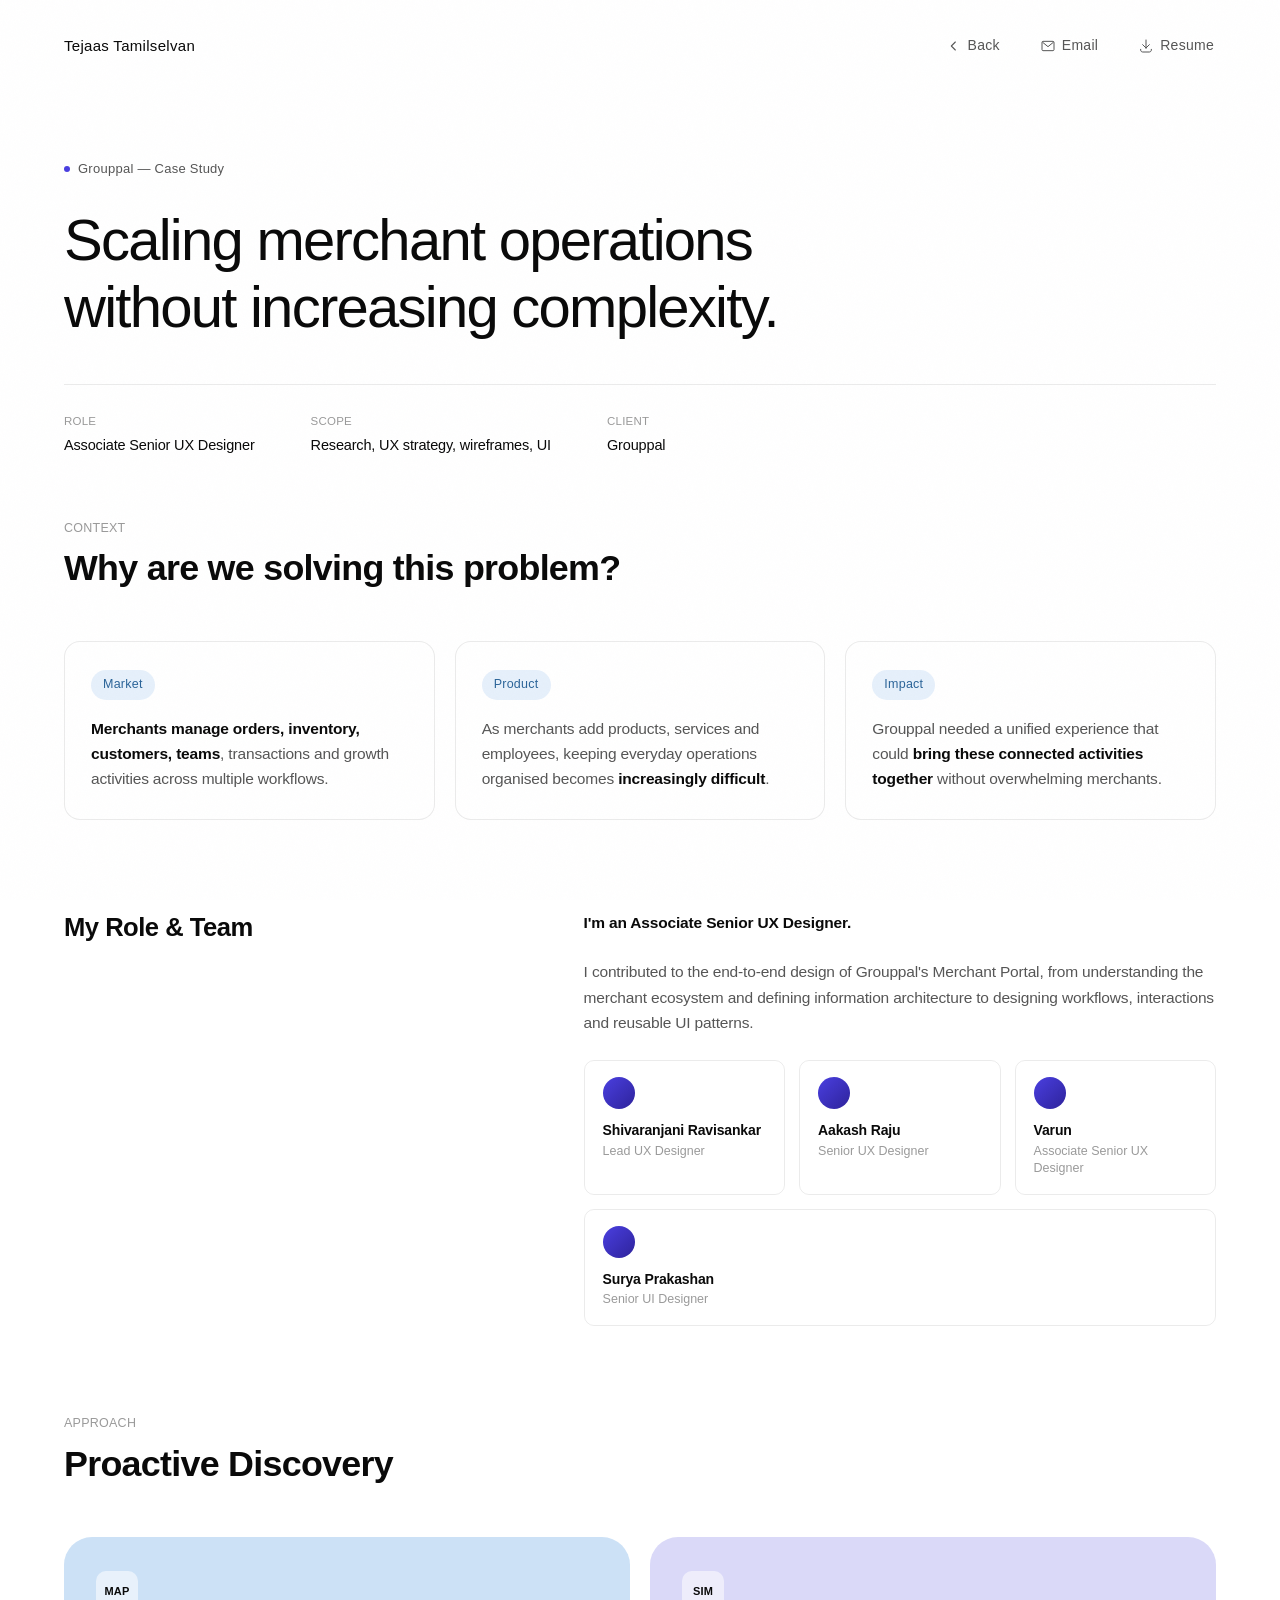
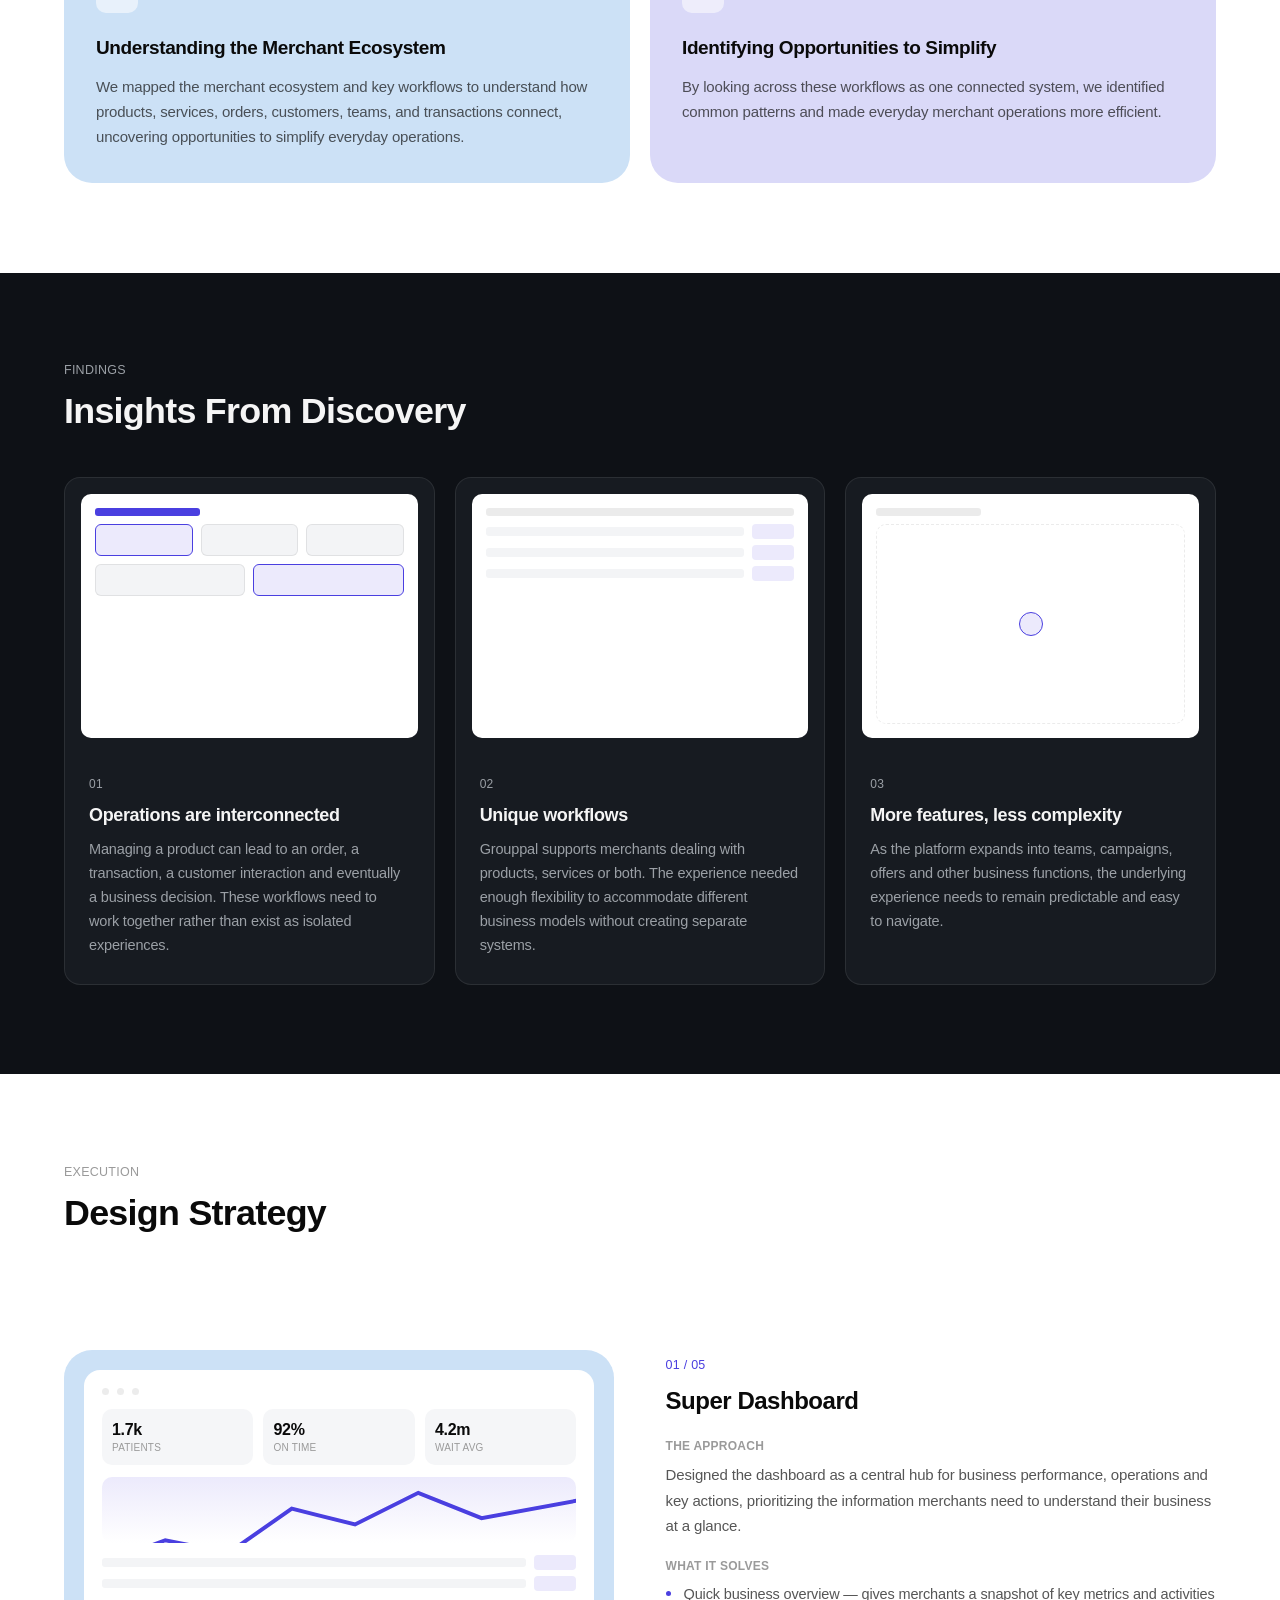
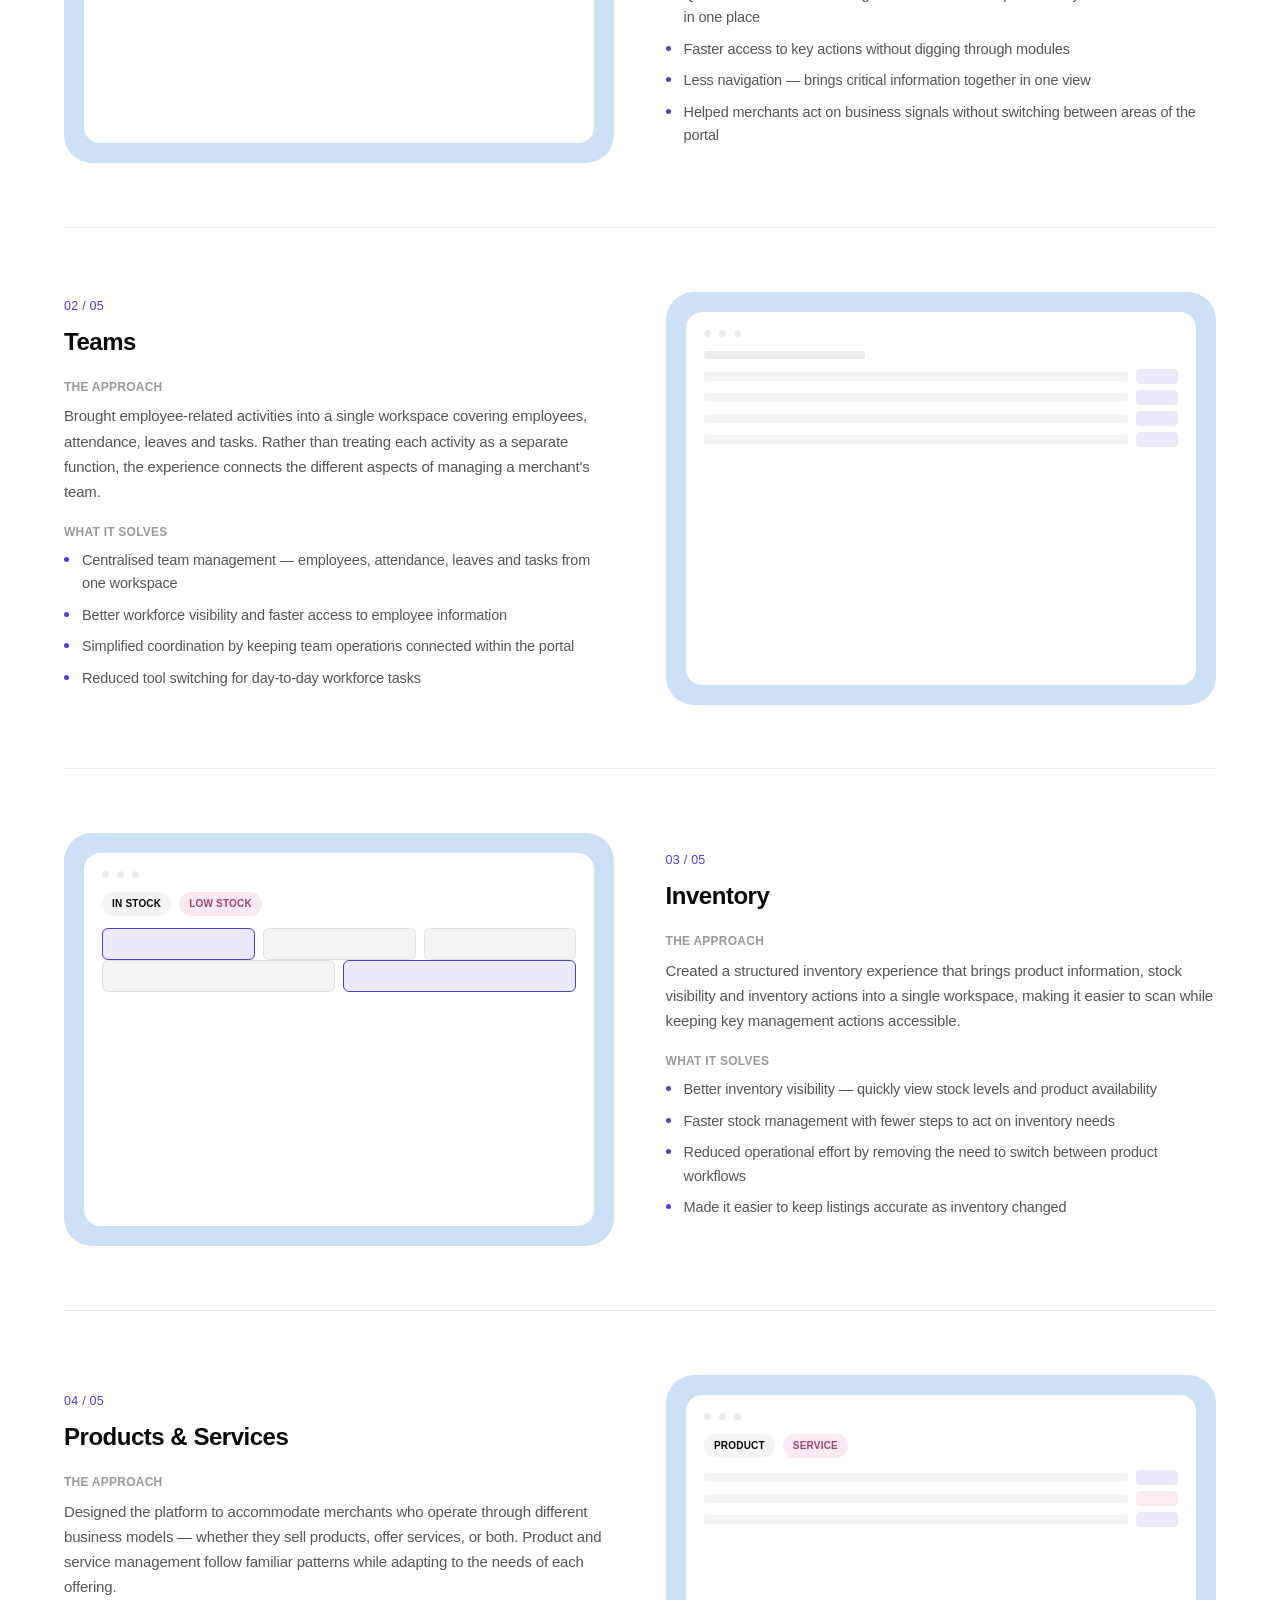
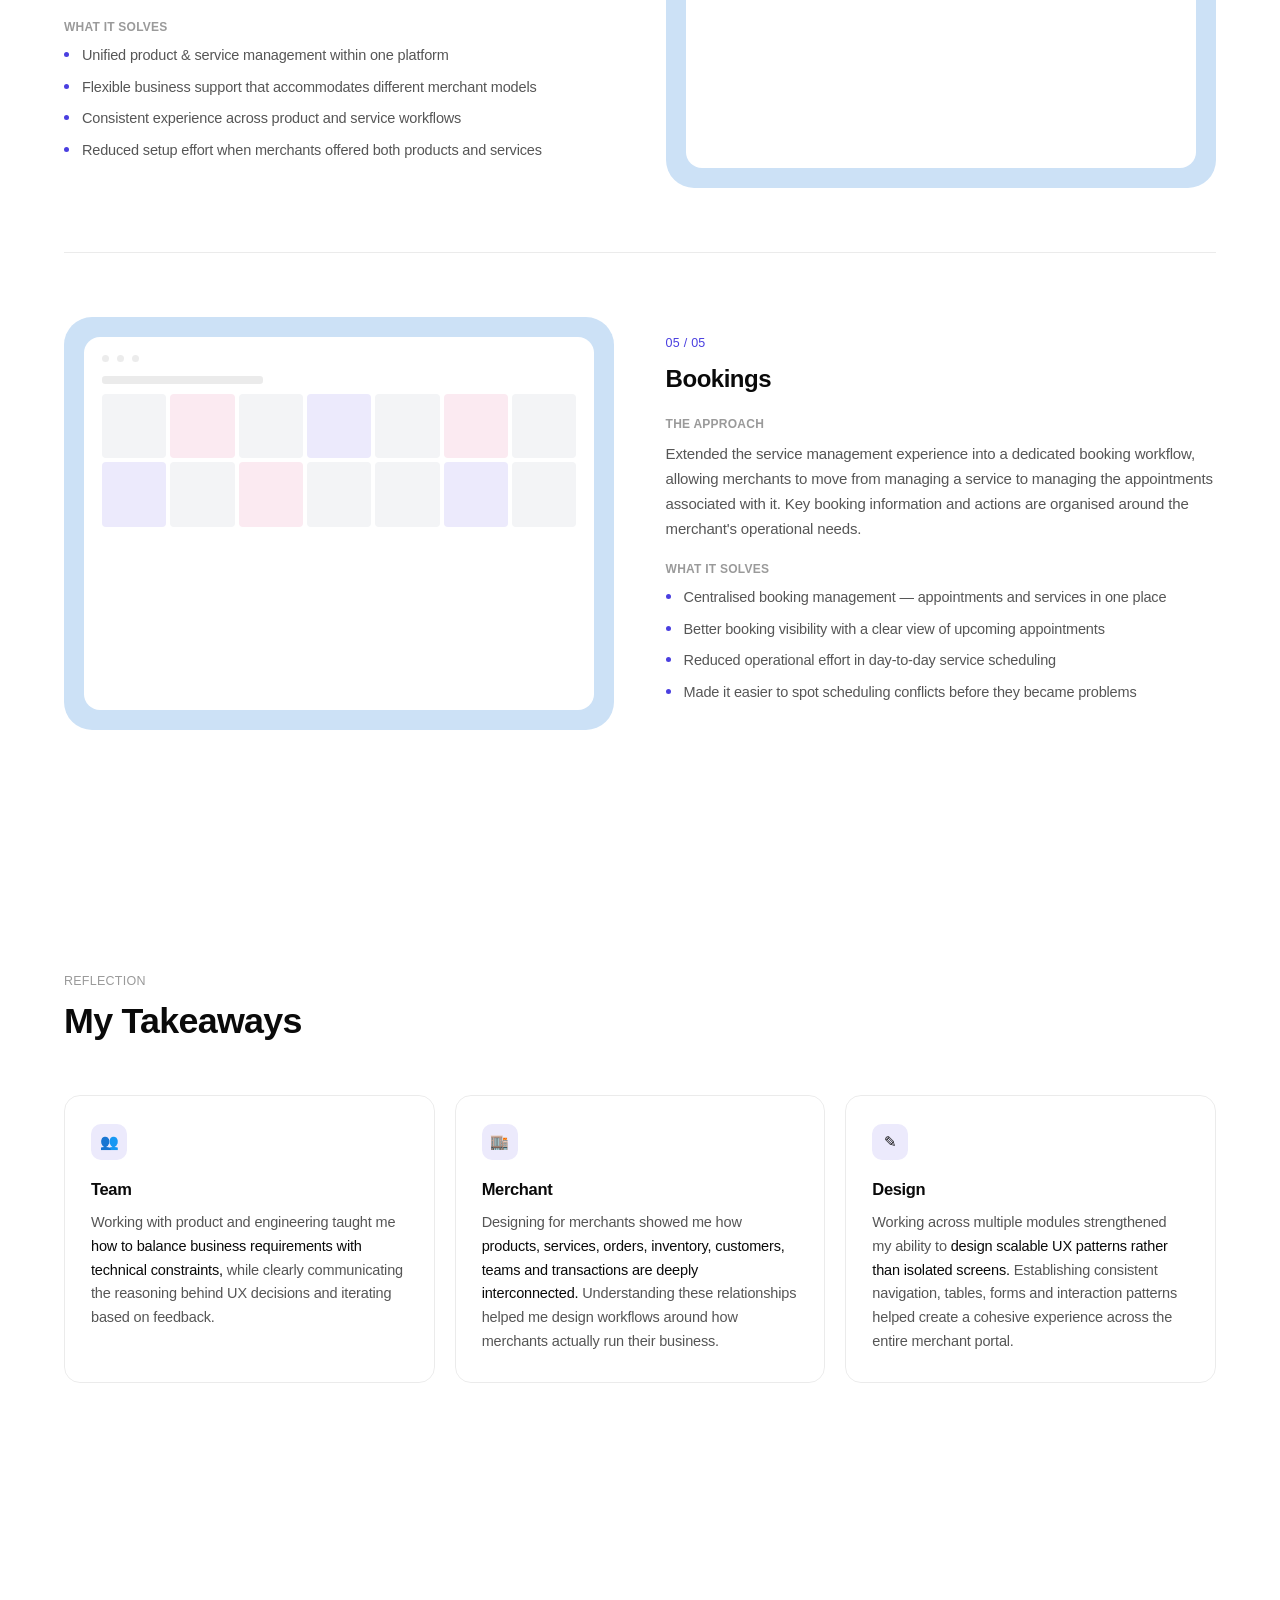
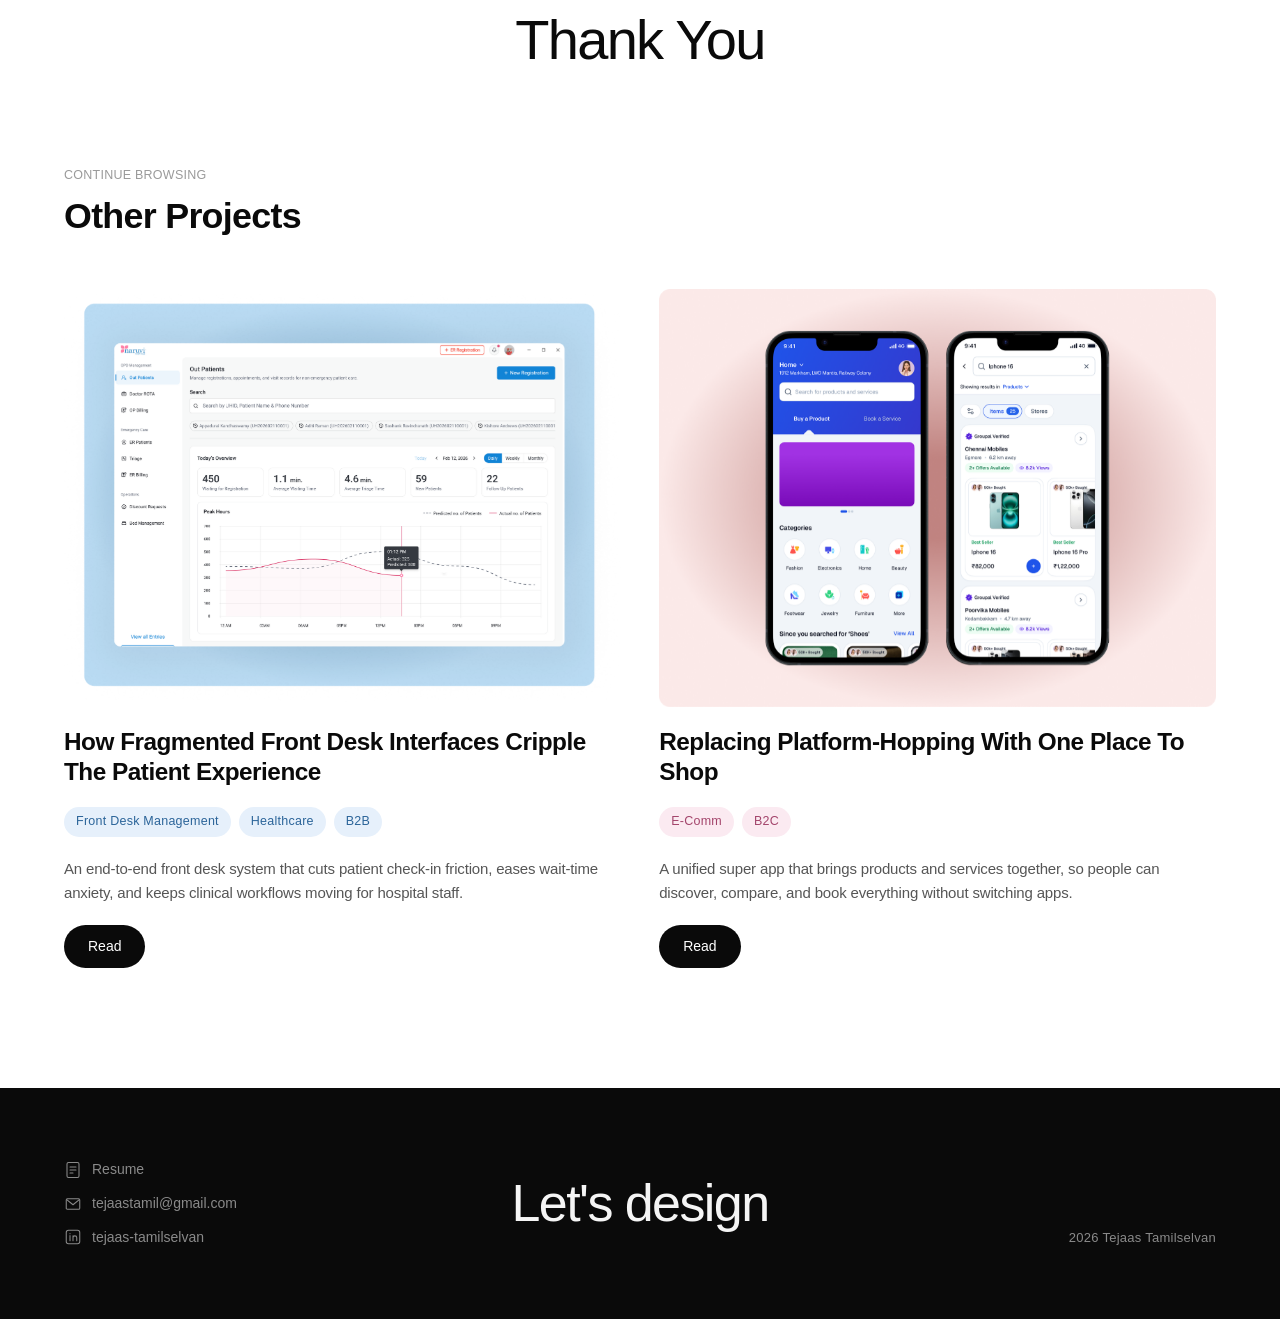
==== grouppal-case-study.html @ 11221b9b "naruvi case study done" ====
<!DOCTYPE html>
<html lang="en">
<head>
<meta charset="UTF-8" />
<meta name="viewport" content="width=device-width, initial-scale=1.0" />
<title>Grouppal Merchant Portal — Tejaas Tamilselvan</title>
<meta name="description" content="Case study: scaling merchant operations without increasing complexity — Grouppal, by Tejaas Tamilselvan." />

<link rel="preconnect" href="https://api.fontshare.com" />
<link href="https://api.fontshare.com/v2/css?f[]=switzer@400,500,600,700&display=swap" rel="stylesheet" />

<style>
/* ============================================================
   RESET (matches assets/reset.css)
   ============================================================ */
*, *::before, *::after{ box-sizing:border-box; }
*{ margin:0; padding:0; font:inherit; }
html{ -webkit-text-size-adjust:100%; text-size-adjust:100%; -moz-tab-size:4; tab-size:4; }
body{ min-height:100vh; line-height:1.5; -webkit-font-smoothing:antialiased; text-rendering:optimizeSpeed; }
img, picture, video, canvas, svg{ display:block; max-width:100%; }
iframe{ border:0; }
ul, ol{ list-style:none; }
a{ color:inherit; text-decoration:none; -webkit-tap-highlight-color:transparent; }
button, input, textarea, select{ background:none; border:none; color:inherit; }
button{ cursor:pointer; }
button:disabled, [aria-disabled='true']{ cursor:default; }
table{ border-collapse:collapse; border-spacing:0; }
h1,h2,h3,h4,h5,h6{ font-size:inherit; font-weight:inherit; }
p,h1,h2,h3,h4,h5,h6{ overflow-wrap:break-word; }
fieldset{ border:0; }
@media (prefers-reduced-motion: reduce){
  *, *::before, *::after{
    animation-duration:0.01ms !important; animation-iteration-count:1 !important;
    transition-duration:0.01ms !important; scroll-behavior:auto !important;
  }
}

/* ============================================================
   TOKENS (matches assets/styles.css :root exactly, extended
   with dark-section + strategy-panel tokens for this page only)
   ============================================================ */
:root{
  --ink:            #0A0A0A;
  --ink-soft:       #565656;
  --ink-faint:      #9A9A9A;
  --paper:          #FFFFFF;
  --line:           rgba(10,10,10,0.08);

  --accent:         #4A3FE0;
  --accent-ink:     #2E239B;
  --accent-tint:    #ECEAFC;
  --accent-shadow:  rgba(74,63,224,0.28);

  --blue-bg:        #CCE1F6;
  --blue-tag-bg:    #E6F0FB;
  --blue-tag-ink:   #2B6499;
  --blue-shadow:    rgba(62,124,184,0.26);

  --lavender-bg:    #DAD9F8;
  --lavender-tag-bg:var(--accent-tint);
  --lavender-tag-ink:var(--accent-ink);
  --lavender-shadow:var(--accent-shadow);

  --pink-bg:        #F6DCE7;
  --pink-tag-bg:    #FBEAF1;
  --pink-tag-ink:   #A3446B;
  --pink-shadow:    rgba(200,90,140,0.26);

  --footer-bg:      #0A0A0A;
  --footer-ink:     #F5F5F5;
  --footer-ink-dim: #8A8A8A;

  --track-hero:     -0.03em;
  --track-h2:       -0.02em;
  --track-body:     -0.011em;
  --track-label:    0.02em;

  --ease-out:       cubic-bezier(.16,1,.3,1);
  --ease-standard:  cubic-bezier(.4,0,.2,1);
  --dur-fast:       160ms;
  --dur-med:        420ms;
  --dur-slow:       720ms;

  --radius-lg:      28px;
  --radius-md:      16px;
  --radius-sm:      10px;
  --radius-pill:    999px;

  /* case-study-only extensions, same hue family as --blue-* */
  --deep-bg:        #0E1116;
  --deep-card:      #171B21;
  --deep-line:      rgba(245,245,245,0.09);
  --deep-ink-dim:   #9BA0A6;
}

html{ scroll-behavior:smooth; }
@media (prefers-reduced-motion: reduce){ html{ scroll-behavior:auto; } }

body{
  background:var(--paper);
  color:var(--ink);
  font-family:'Switzer', -apple-system, BlinkMacSystemFont, 'Segoe UI', sans-serif;
  font-weight:400;
  line-height:1.4;
  overflow-x:hidden;
}

.grain{
  position:fixed; inset:0; pointer-events:none; z-index:999;
  opacity:0.025; mix-blend-mode:multiply;
  background-image:url("data:image/svg+xml,%3Csvg xmlns='http://www.w3.org/2000/svg' width='120' height='120'%3E%3Cfilter id='n'%3E%3CfeTurbulence type='fractalNoise' baseFrequency='0.9' numOctaves='2' stitchTiles='stitch'/%3E%3C/filter%3E%3Crect width='100%25' height='100%25' filter='url(%23n)'/%3E%3C/svg%3E");
}

:focus-visible{ outline:2px solid var(--accent); outline-offset:3px; border-radius:4px; }

.reveal{
  opacity:0; transform:translateY(28px);
  transition:opacity var(--dur-slow) var(--ease-out), transform var(--dur-slow) var(--ease-out);
}
.reveal.is-visible{ opacity:1; transform:translateY(0); }
@media (prefers-reduced-motion: reduce){ .reveal{ opacity:1; transform:none; transition:none; } }

/* ============================================================
   NAV (matches .nav exactly, "Back" swapped in for "Work")
   ============================================================ */
.nav{
  display:flex; align-items:center; justify-content:space-between;
  padding:32px clamp(24px, 5vw, 72px) 0;
  max-width:1440px; margin:0 auto;
}
.nav__name{ font-weight:500; font-size:15px; letter-spacing:var(--track-label); }
.nav__links{ display:flex; align-items:center; gap:clamp(20px, 3vw, 36px); }
.nav__link{
  display:inline-flex; align-items:center; gap:6px;
  font-size:14px; font-weight:500; color:var(--ink-soft);
  letter-spacing:var(--track-label);
  transition:color var(--dur-fast) var(--ease-standard);
  padding:4px 2px; position:relative;
}
.nav__link::after{
  content:''; position:absolute; left:0; right:100%; bottom:-2px; height:1px;
  background:var(--ink); transition:right var(--dur-med) var(--ease-out);
}
@media (hover:hover) and (pointer:fine){
  .nav__link:hover{ color:var(--ink); }
  .nav__link:hover::after{ right:0; }
}
.nav__link:active{ transform:translateY(1px); }
.nav__link--icon svg{ flex-shrink:0; }

/* ============================================================
   HERO
   ============================================================ */
.hero{
  padding:clamp(48px, 8vw, 96px) clamp(24px, 5vw, 72px) clamp(40px, 6vw, 64px);
  max-width:1440px; margin:0 auto;
}
.hero__eyebrow{
  display:inline-flex; align-items:center; gap:8px;
  font-size:13px; font-weight:500; color:var(--ink-soft);
  letter-spacing:var(--track-label);
  margin-bottom:28px;
}
.hero__eyebrow .dot{ width:6px; height:6px; border-radius:50%; background:var(--accent); }
.hero__statement{
  font-size:clamp(30px, 4.6vw, 58px);
  font-weight:400; letter-spacing:var(--track-hero); line-height:1.16;
  width:88%; color:var(--ink); text-wrap:balance;
}
@media (max-width:900px){ .hero__statement{ width:100%; } }
.hero__statement .word{
  display:inline-block; opacity:0; filter:blur(6px); transform:translateY(14px);
  animation:revealWord var(--dur-slow) var(--ease-out) forwards;
}
@keyframes revealWord{ to{ opacity:1; filter:blur(0); transform:translateY(0); } }
@media (prefers-reduced-motion: reduce){
  .hero__statement .word{ animation:none; opacity:1; filter:none; transform:none; }
}
.hero__meta{
  display:flex; gap:clamp(28px,5vw,56px); flex-wrap:wrap;
  margin-top:44px; padding-top:28px; border-top:1px solid var(--line);
  opacity:0; animation:fadeUp var(--dur-slow) var(--ease-out) 900ms forwards;
}
@keyframes fadeUp{ from{opacity:0; transform:translateY(10px);} to{opacity:1; transform:translateY(0);} }
@media (prefers-reduced-motion: reduce){ .hero__meta{ animation:none; opacity:1; } }
.hero__meta-item .label{ font-size:11.5px; color:var(--ink-faint); letter-spacing:var(--track-label); text-transform:uppercase; margin-bottom:6px; }
.hero__meta-item .value{ font-size:14.5px; font-weight:500; letter-spacing:var(--track-body); }

/* ============================================================
   SECTION SHELL
   ============================================================ */
.section{
  padding:clamp(56px,7vw,96px) clamp(24px,5vw,72px);
  max-width:1440px; margin:0 auto;
}
.section--tight{ padding-top:0; }
.section__head{ margin-bottom:clamp(36px,4vw,52px); }
.section__label{ font-size:12.5px; font-weight:500; color:var(--ink-faint); letter-spacing:var(--track-label); text-transform:uppercase; margin-bottom:10px; }
.section__title{ font-size:clamp(24px,2.8vw,36px); font-weight:600; letter-spacing:var(--track-h2); line-height:1.2; max-width:640px; }

/* ============================================================
   CARD PRIMITIVE (echoes .tag / .project__body language)
   ============================================================ */
.card-grid{ display:grid; grid-template-columns:repeat(3,minmax(0,1fr)); gap:clamp(16px,2vw,20px); }
@media (max-width:860px){ .card-grid{ grid-template-columns:1fr; } }
.info-card{
  background:var(--paper); border:1px solid var(--line); border-radius:var(--radius-md);
  padding:28px 26px;
}
.info-card .tag{
  font-size:12.5px; font-weight:500; letter-spacing:var(--track-label);
  padding:6px 12px; border-radius:var(--radius-pill);
  background:var(--blue-tag-bg); color:var(--blue-tag-ink);
  display:inline-block; margin-bottom:16px;
}
.info-card p{ font-size:15.5px; line-height:1.62; letter-spacing:var(--track-body); color:var(--ink-soft); }
.info-card p b{ color:var(--ink); font-weight:600; }

/* ---- role & team ---- */
.role-grid{ display:grid; grid-template-columns:1fr 1.35fr; gap:clamp(32px,4vw,56px); align-items:start; }
@media (max-width:860px){ .role-grid{ grid-template-columns:1fr; } }
.role-grid h3{ font-size:clamp(20px,2vw,26px); font-weight:600; letter-spacing:var(--track-h2); }
.role-desc p{ font-size:15.5px; line-height:1.65; letter-spacing:var(--track-body); color:var(--ink-soft); margin-bottom:24px; }
.role-desc p b{ color:var(--ink); font-weight:600; }
.team-row{ display:flex; gap:14px; flex-wrap:wrap; }
.team-card{ flex:1; min-width:150px; border:1px solid var(--line); border-radius:var(--radius-sm); padding:16px 18px; }
.team-card .avatar{ width:32px; height:32px; border-radius:50%; margin-bottom:12px; background:linear-gradient(135deg, var(--accent), var(--accent-ink)); }
.team-card .name{ font-size:14px; font-weight:600; letter-spacing:var(--track-body); margin-bottom:2px; }
.team-card .role{ font-size:12.5px; color:var(--ink-faint); }

/* ---- discovery ---- */
.discovery-grid{ display:grid; grid-template-columns:1fr 1fr; gap:20px; }
@media (max-width:860px){ .discovery-grid{ grid-template-columns:1fr; } }
.discovery-card{ border-radius:var(--radius-lg); padding:34px 32px; background:var(--blue-bg); }
.discovery-card.alt{ background:var(--lavender-bg); }
.discovery-card .icon{
  width:42px; height:42px; border-radius:var(--radius-sm); background:rgba(255,255,255,0.55);
  display:flex; align-items:center; justify-content:center; margin-bottom:22px;
  font-size:11px; font-weight:600; letter-spacing:var(--track-label); color:var(--ink);
}
.discovery-card h4{ font-size:19px; font-weight:600; letter-spacing:var(--track-h2); margin-bottom:12px; }
.discovery-card p{ font-size:15px; line-height:1.68; letter-spacing:var(--track-body); color:rgba(10,10,10,0.68); }

/* ============================================================
   INSIGHTS — DARK
   ============================================================ */
.insights{
  background:var(--deep-bg); color:var(--footer-ink);
  padding:clamp(56px,7vw,96px) clamp(24px,5vw,72px);
}
.insights .section__label{ color:var(--deep-ink-dim); }
.insights .section__title{ color:var(--footer-ink); max-width:640px; }
.insights-grid{ display:grid; grid-template-columns:repeat(3,minmax(0,1fr)); gap:20px; margin-top:44px; }
@media (max-width:900px){ .insights-grid{ grid-template-columns:1fr; } }
.insight-card{ background:var(--deep-card); border:1px solid var(--deep-line); border-radius:var(--radius-md); overflow:hidden; }
.insight-mock{ aspect-ratio:4/3; padding:16px; }
.insight-mock-inner{ height:100%; background:var(--paper); border-radius:var(--radius-sm); padding:14px; display:flex; flex-direction:column; gap:8px; }
.mock-bar{ height:8px; border-radius:3px; background:var(--line); }
.mock-bar.blue{ background:var(--accent); width:55%; }
.mock-bar.short{ width:34%; }
.mock-row{ display:flex; gap:8px; }
.mock-chip{ flex:1; height:32px; border-radius:6px; background:#F3F4F6; border:1px solid var(--line); }
.mock-chip.on{ background:var(--accent-tint); border-color:var(--accent); }
.table-mini{ display:flex; flex-direction:column; gap:6px; }
.table-mini .r{ display:flex; gap:8px; align-items:center; }
.table-mini .r span{ height:9px; background:#F3F4F6; border-radius:3px; flex:1; }
.table-mini .r .stat{ width:42px; height:15px; border-radius:4px; background:var(--accent-tint); flex:none; }
.insight-body{ padding:22px 24px 26px; }
.insight-body .idx{ font-size:12px; font-weight:500; color:var(--deep-ink-dim); letter-spacing:var(--track-label); display:block; margin-bottom:10px; }
.insight-body h4{ font-size:18px; font-weight:600; letter-spacing:var(--track-h2); margin-bottom:10px; }
.insight-body p{ font-size:14.5px; line-height:1.65; letter-spacing:var(--track-body); color:var(--deep-ink-dim); }

/* ============================================================
   DESIGN STRATEGY
   ============================================================ */
.strategy-item{
  display:grid; grid-template-columns:1fr 1fr; gap:clamp(32px,4vw,56px); align-items:center;
  padding:clamp(40px,5vw,64px) 0; border-bottom:1px solid var(--line);
}
.strategy-item:last-child{ border-bottom:none; }
.strategy-item.rev .mock-frame{ order:2; }
.strategy-item.rev .strategy-text{ order:1; }
@media (max-width:860px){
  .strategy-item{ grid-template-columns:1fr; }
  .strategy-item.rev .mock-frame, .strategy-item.rev .strategy-text{ order:initial; }
}
.mock-frame{
  aspect-ratio:4/3; display:flex; align-items:center; justify-content:center;
  background:var(--blue-bg); border-radius:var(--radius-lg); padding:20px;
  will-change:transform; transition:transform var(--dur-med) var(--ease-out);
}
.mock-frame-inner{ background:var(--paper); border-radius:var(--radius-md); padding:18px; width:100%; height:100%; }
@media (hover:hover) and (pointer:fine){ .mock-frame:hover{ transform:scale(1.012); } }
.mock-topbar{ display:flex; gap:8px; margin-bottom:14px; }
.mock-dot{ width:7px; height:7px; border-radius:50%; background:var(--line); }
.strategy-text .idx{
  font-size:12.5px; font-weight:500; letter-spacing:var(--track-label);
  color:var(--accent); display:block; margin-bottom:10px;
}
.strategy-text h3{ font-size:clamp(20px,2vw,24px); font-weight:600; letter-spacing:var(--track-h2); margin-bottom:16px; }
.strategy-text h5{ font-size:12px; font-weight:600; letter-spacing:var(--track-label); text-transform:uppercase; color:var(--ink-faint); margin:20px 0 8px; }
.strategy-text p{ font-size:15px; line-height:1.68; letter-spacing:var(--track-body); color:var(--ink-soft); }
.solve-list li{
  font-size:14.5px; line-height:1.62; letter-spacing:var(--track-body); color:var(--ink-soft);
  padding-left:18px; position:relative; margin-bottom:8px;
}
.solve-list li::before{ content:''; position:absolute; left:0; top:8px; width:5px; height:5px; border-radius:50%; background:var(--accent); }

.kpi-row{ display:flex; gap:10px; margin-bottom:12px; }
.kpi{ flex:1; background:#F5F6F8; border-radius:var(--radius-sm); padding:10px; }
.kpi .n{ font-size:16px; font-weight:600; letter-spacing:var(--track-h2); }
.kpi .l{ font-size:10px; color:var(--ink-faint); text-transform:uppercase; letter-spacing:var(--track-label); }
.chart-line{ height:66px; border-radius:var(--radius-sm); background:linear-gradient(180deg, var(--accent-tint), transparent); position:relative; overflow:hidden; margin-bottom:12px; }
.chart-line svg{ position:absolute; inset:0; }
.calendar-grid{ display:grid; grid-template-columns:repeat(7,1fr); gap:4px; }
.calendar-grid div{ aspect-ratio:1; background:#F3F4F6; border-radius:4px; }
.calendar-grid div.busy{ background:var(--pink-tag-bg); }
.calendar-grid div.free{ background:var(--accent-tint); }
.form-mini{ display:flex; flex-direction:column; gap:10px; }
.form-field{ height:30px; border:1px solid var(--line); border-radius:6px; background:var(--paper); }
.form-field.filled{ background:var(--pink-tag-bg); border-color:var(--pink-tag-ink); }
.badge-row{ display:flex; gap:8px; margin-bottom:12px; }
.badge{ font-size:10px; font-weight:600; letter-spacing:var(--track-label); padding:5px 10px; border-radius:var(--radius-pill); background:#F3F4F6; }
.badge.urgent{ background:var(--pink-tag-bg); color:var(--pink-tag-ink); }
.triage-scale{ display:flex; gap:6px; margin-bottom:14px; }
.triage-scale div{ flex:1; height:7px; border-radius:4px; }
.bed-grid{ display:grid; grid-template-columns:repeat(8,1fr); gap:5px; }
.bed-grid div{ aspect-ratio:1; border-radius:4px; background:#F3F4F6; }
.bed-grid div.occ{ background:var(--pink-tag-ink); }
.bed-grid div.avail{ background:var(--accent); }

/* ============================================================
   TAKEAWAYS
   ============================================================ */
.takeaway-grid{ display:grid; grid-template-columns:repeat(3,minmax(0,1fr)); gap:20px; }
@media (max-width:860px){ .takeaway-grid{ grid-template-columns:1fr; } }
.takeaway-card{ border:1px solid var(--line); border-radius:var(--radius-md); padding:28px 26px; }
.takeaway-card .icon{
  width:36px; height:36px; border-radius:var(--radius-sm); background:var(--accent-tint);
  display:flex; align-items:center; justify-content:center; margin-bottom:18px; font-size:15px;
}
.takeaway-card h4{ font-size:16.5px; font-weight:600; letter-spacing:var(--track-h2); margin-bottom:10px; }
.takeaway-card p{ font-size:14.5px; line-height:1.65; letter-spacing:var(--track-body); color:var(--ink-soft); }
.takeaway-card p b{ color:var(--ink); }

/* ============================================================
   THANK YOU
   ============================================================ */
.thankyou{ text-align:center; padding:clamp(80px,10vw,140px) 24px clamp(56px,7vw,88px); }
.thankyou h2{ font-size:clamp(32px,6vw,56px); font-weight:500; letter-spacing:var(--track-hero); }

/* ============================================================
   OTHER PROJECTS — reuses .project--card / .tag / .btn language
   ============================================================ */
.other-work{ padding:0 clamp(24px,5vw,72px) clamp(80px,10vw,120px); max-width:1440px; margin:0 auto; }
.project-grid{ display:grid; grid-template-columns:minmax(0,1fr) minmax(0,1fr); gap:clamp(28px,3vw,44px); margin-top:36px; }
@media (max-width:900px){ .project-grid{ grid-template-columns:1fr; } }
.project--card{ display:flex; flex-direction:column; gap:20px; min-width:0; }
.project__media{
  aspect-ratio:4/3; display:flex; align-items:center; justify-content:center; min-width:0;
  will-change:transform; transition:transform var(--dur-med) var(--ease-out);
}
.project__img{ width:100%; height:100%; display:block; object-fit:contain; object-position:center; }
@media (hover:hover) and (pointer:fine){ .project__media:hover .project__img{ transform:scale(1.015); } }
.project__title--sm{ font-size:clamp(20px,1.9vw,25px); font-weight:600; letter-spacing:var(--track-h2); line-height:1.25; }
.project__tags{ display:flex; flex-wrap:wrap; gap:8px; }
.tag{ font-size:12.5px; font-weight:500; letter-spacing:var(--track-label); padding:6px 12px; border-radius:var(--radius-pill); display:inline-block; }
.tag--blue{ background:var(--blue-tag-bg); color:var(--blue-tag-ink); }
.tag--lavender{ background:var(--lavender-tag-bg); color:var(--lavender-tag-ink); }
.tag--pink{ background:var(--pink-tag-bg); color:var(--pink-tag-ink); }
.project__desc{ font-size:15px; line-height:1.6; letter-spacing:var(--track-body); color:var(--ink-soft); }
.btn{ display:inline-flex; align-items:center; justify-content:center; width:fit-content; padding:12px 24px; border-radius:var(--radius-pill); font-size:14px; font-weight:500; transition:background var(--dur-fast) var(--ease-standard), transform var(--dur-fast) var(--ease-standard); }
.btn--primary{ background:var(--ink); color:var(--paper); }
@media (hover:hover) and (pointer:fine){ .btn--primary:hover{ background:#2A2A2A; } }
.btn--primary:active{ transform:scale(0.96); }
.btn--muted{ background:transparent; color:var(--ink-faint); border:1px solid var(--line); cursor:default; }

/* ============================================================
   FOOTER (matches .footer exactly)
   ============================================================ */
.footer{
  background:var(--footer-bg); color:var(--footer-ink);
  padding:clamp(48px,6vw,72px) clamp(24px,5vw,72px);
  display:grid; grid-template-columns:1fr auto 1fr; align-items:center; gap:24px; min-height:220px;
}
.footer__col{ display:flex; flex-direction:column; gap:14px; }
.footer__col--left{ align-items:flex-start; }
.footer__col--right{ align-items:flex-end; justify-self:end; font-size:13px; color:var(--footer-ink-dim); letter-spacing:var(--track-label); align-self:flex-end; }
.footer__link{ display:inline-flex; align-items:center; gap:10px; font-size:14px; color:var(--footer-ink-dim); transition:color var(--dur-fast) var(--ease-standard), transform var(--dur-fast) var(--ease-standard); }
@media (hover:hover) and (pointer:fine){ .footer__link:hover{ color:var(--footer-ink); transform:translateX(3px); } }
.footer__link:active{ transform:translateX(3px) scale(0.98); }
.footer__col--center{ justify-self:center; }
.footer__cta{ font-size:clamp(32px,4.6vw,52px); font-weight:500; letter-spacing:var(--track-hero); }

@media (max-width:900px){
  .footer{ grid-template-columns:1fr; text-align:center; justify-items:center; }
  .footer__col--left{ align-items:center; order:2; }
  .footer__col--center{ order:1; }
  .footer__col--right{ align-items:center; align-self:center; order:3; }
}
@media (max-width:560px){
  .nav{ flex-direction:column; align-items:flex-start; gap:16px; }
  .nav__links{ gap:20px; }
}
</style>
</head>
<body>

<div class="grain" aria-hidden="true"></div>

<header class="nav">
  <a href="index.html" class="nav__name">Tejaas Tamilselvan</a>
  <nav class="nav__links" aria-label="Primary">
    <a href="index.html#work" class="nav__link">
      <svg width="16" height="16" viewBox="0 0 24 24" fill="none" aria-hidden="true"><path d="M14 6l-6 6 6 6" stroke="currentColor" stroke-width="1.6" stroke-linecap="round" stroke-linejoin="round"/></svg>
      Back
    </a>
    <a href="mailto:tejaastamil@gmail.com" class="nav__link nav__link--icon">
      <svg width="16" height="16" viewBox="0 0 24 24" fill="none" aria-hidden="true"><path d="M3 6.5C3 5.67157 3.67157 5 4.5 5H19.5C20.3284 5 21 5.67157 21 6.5V17.5C21 18.3284 20.3284 19 19.5 19H4.5C3.67157 19 3 18.3284 3 17.5V6.5Z" stroke="currentColor" stroke-width="1.5"/><path d="M4 6.5L12 13L20 6.5" stroke="currentColor" stroke-width="1.5" stroke-linecap="round" stroke-linejoin="round"/></svg>
      Email
    </a>
    <a href="resume.pdf" class="nav__link nav__link--icon" download>
      <svg width="16" height="16" viewBox="0 0 24 24" fill="none" aria-hidden="true"><path d="M12 3V15M12 15L7 10M12 15L17 10" stroke="currentColor" stroke-width="1.5" stroke-linecap="round" stroke-linejoin="round"/><path d="M4 17V18C4 19.6569 5.34315 21 7 21H17C18.6569 21 20 19.6569 20 18V17" stroke="currentColor" stroke-width="1.5" stroke-linecap="round" stroke-linejoin="round"/></svg>
      Resume
    </a>
  </nav>
</header>

<section class="hero" id="top">
  <div class="hero__eyebrow"><span class="dot"></span> Grouppal — Case Study</div>
  <h1 class="hero__statement" data-reveal-text>Scaling merchant operations without increasing complexity.</h1>
  <div class="hero__meta">
    <div class="hero__meta-item"><div class="label">Role</div><div class="value">Associate Senior UX Designer</div></div>
    <div class="hero__meta-item"><div class="label">Scope</div><div class="value">Research, UX strategy, wireframes, UI</div></div>
    <div class="hero__meta-item"><div class="label">Client</div><div class="value">Grouppal</div></div>
  </div>
</section>

<section class="section section--tight">
  <div class="section__head">
    <div class="section__label">Context</div>
    <h2 class="section__title">Why are we solving this problem?</h2>
  </div>
  <div class="card-grid">
    <div class="info-card reveal"><span class="tag">Market</span><p><b>Merchants manage orders, inventory, customers, teams</b>, transactions and growth activities across multiple workflows.</p></div>
    <div class="info-card reveal"><span class="tag">Product</span><p>As merchants add products, services and employees, keeping everyday operations organised becomes <b>increasingly difficult</b>.</p></div>
    <div class="info-card reveal"><span class="tag">Impact</span><p>Grouppal needed a unified experience that could <b>bring these connected activities together</b> without overwhelming merchants.</p></div>
  </div>
</section>

<section class="section section--tight">
  <div class="role-grid reveal">
    <h3>My Role &amp; Team</h3>
    <div class="role-desc">
      <p><b>I'm an Associate Senior UX Designer.</b></p>
      <p>I contributed to the end-to-end design of Grouppal's Merchant Portal, from understanding the merchant ecosystem and defining information architecture to designing workflows, interactions and reusable UI patterns.</p>
      <div class="team-row">
        <div class="team-card"><div class="avatar"></div><div class="name">Shivaranjani Ravisankar</div><div class="role">Lead UX Designer</div></div>
        <div class="team-card"><div class="avatar"></div><div class="name">Aakash Raju</div><div class="role">Senior UX Designer</div></div>
        <div class="team-card"><div class="avatar"></div><div class="name">Varun</div><div class="role">Associate Senior UX Designer</div></div>
        <div class="team-card"><div class="avatar"></div><div class="name">Surya Prakashan</div><div class="role">Senior UI Designer</div></div>
      </div>
    </div>
  </div>
</section>

<section class="section section--tight">
  <div class="section__head">
    <div class="section__label">Approach</div>
    <h2 class="section__title">Proactive Discovery</h2>
  </div>
  <div class="discovery-grid">
    <div class="discovery-card reveal">
      <div class="icon">MAP</div>
      <h4>Understanding the Merchant Ecosystem</h4>
      <p>We mapped the merchant ecosystem and key workflows to understand how products, services, orders, customers, teams, and transactions connect, uncovering opportunities to simplify everyday operations.</p>
    </div>
    <div class="discovery-card alt reveal">
      <div class="icon">SIM</div>
      <h4>Identifying Opportunities to Simplify</h4>
      <p>By looking across these workflows as one connected system, we identified common patterns and made everyday merchant operations more efficient.</p>
    </div>
  </div>
</section>

<section class="insights">
  <div class="section__label">Findings</div>
  <h2 class="section__title">Insights From Discovery</h2>
  <div class="insights-grid">

    <div class="insight-card reveal">
      <div class="insight-mock"><div class="insight-mock-inner">
        <div class="mock-bar blue short"></div>
        <div class="mock-row"><div class="mock-chip on"></div><div class="mock-chip"></div><div class="mock-chip"></div></div>
        <div class="mock-row"><div class="mock-chip"></div><div class="mock-chip on"></div></div>
      </div></div>
      <div class="insight-body">
        <span class="idx">01</span>
        <h4>Operations are interconnected</h4>
        <p>Managing a product can lead to an order, a transaction, a customer interaction and eventually a business decision. These workflows need to work together rather than exist as isolated experiences.</p>
      </div>
    </div>

    <div class="insight-card reveal">
      <div class="insight-mock"><div class="insight-mock-inner">
        <div class="mock-bar"></div>
        <div class="table-mini">
          <div class="r"><span></span><div class="stat"></div></div>
          <div class="r"><span></span><div class="stat"></div></div>
          <div class="r"><span></span><div class="stat"></div></div>
        </div>
      </div></div>
      <div class="insight-body">
        <span class="idx">02</span>
        <h4>Unique workflows</h4>
        <p>Grouppal supports merchants dealing with products, services or both. The experience needed enough flexibility to accommodate different business models without creating separate systems.</p>
      </div>
    </div>

    <div class="insight-card reveal">
      <div class="insight-mock"><div class="insight-mock-inner">
        <div class="mock-bar short"></div>
        <div style="flex:1; border:1.5px dashed var(--line); border-radius:var(--radius-sm); display:flex; align-items:center; justify-content:center;">
          <div style="width:24px; height:24px; border-radius:50%; background:var(--accent-tint); border:1.5px solid var(--accent);"></div>
        </div>
      </div></div>
      <div class="insight-body">
        <span class="idx">03</span>
        <h4>More features, less complexity</h4>
        <p>As the platform expands into teams, campaigns, offers and other business functions, the underlying experience needs to remain predictable and easy to navigate.</p>
      </div>
    </div>

  </div>
</section>

<section class="section">
  <div class="section__head">
    <div class="section__label">Execution</div>
    <h2 class="section__title">Design Strategy</h2>
  </div>

  <div class="strategy-item reveal">
    <div class="mock-frame"><div class="mock-frame-inner">
      <div class="mock-topbar"><div class="mock-dot"></div><div class="mock-dot"></div><div class="mock-dot"></div></div>
      <div class="kpi-row"><div class="kpi"><div class="n">1.7k</div><div class="l">Patients</div></div><div class="kpi"><div class="n">92%</div><div class="l">On time</div></div><div class="kpi"><div class="n">4.2m</div><div class="l">Wait avg</div></div></div>
      <div class="chart-line"><svg viewBox="0 0 300 70" preserveAspectRatio="none"><polyline points="0,55 40,40 80,48 120,20 160,30 200,10 240,26 300,15" fill="none" stroke="#4A3FE0" stroke-width="2.5"/></svg></div>
      <div class="table-mini"><div class="r"><span></span><div class="stat"></div></div><div class="r"><span></span><div class="stat"></div></div></div>
    </div></div>
    <div class="strategy-text">
      <span class="idx">01 / 05</span>
      <h3>Super Dashboard</h3>
      <h5>The Approach</h5>
      <p>Designed the dashboard as a central hub for business performance, operations and key actions, prioritizing the information merchants need to understand their business at a glance.</p>
      <h5>What It Solves</h5>
      <ul class="solve-list">
        <li>Quick business overview — gives merchants a snapshot of key metrics and activities in one place</li>
        <li>Faster access to key actions without digging through modules</li>
        <li>Less navigation — brings critical information together in one view</li>
        <li>Helped merchants act on business signals without switching between areas of the portal</li>
      </ul>
    </div>
  </div>

  <div class="strategy-item rev reveal">
    <div class="mock-frame"><div class="mock-frame-inner">
      <div class="mock-topbar"><div class="mock-dot"></div><div class="mock-dot"></div><div class="mock-dot"></div></div>
      <div class="mock-bar short" style="margin-bottom:10px;"></div>
      <div class="table-mini">
        <div class="r"><span></span><div class="stat"></div></div>
        <div class="r"><span></span><div class="stat"></div></div>
        <div class="r"><span></span><div class="stat"></div></div>
        <div class="r"><span></span><div class="stat"></div></div>
      </div>
    </div></div>
    <div class="strategy-text">
      <span class="idx">02 / 05</span>
      <h3>Teams</h3>
      <h5>The Approach</h5>
      <p>Brought employee-related activities into a single workspace covering employees, attendance, leaves and tasks. Rather than treating each activity as a separate function, the experience connects the different aspects of managing a merchant's team.</p>
      <h5>What It Solves</h5>
      <ul class="solve-list">
        <li>Centralised team management — employees, attendance, leaves and tasks from one workspace</li>
        <li>Better workforce visibility and faster access to employee information</li>
        <li>Simplified coordination by keeping team operations connected within the portal</li>
        <li>Reduced tool switching for day-to-day workforce tasks</li>
      </ul>
    </div>
  </div>

  <div class="strategy-item reveal">
    <div class="mock-frame"><div class="mock-frame-inner">
      <div class="mock-topbar"><div class="mock-dot"></div><div class="mock-dot"></div><div class="mock-dot"></div></div>
      <div class="badge-row"><span class="badge">IN STOCK</span><span class="badge urgent">LOW STOCK</span></div>
      <div class="mock-row"><div class="mock-chip on"></div><div class="mock-chip"></div><div class="mock-chip"></div></div>
      <div class="mock-row"><div class="mock-chip"></div><div class="mock-chip on"></div></div>
    </div></div>
    <div class="strategy-text">
      <span class="idx">03 / 05</span>
      <h3>Inventory</h3>
      <h5>The Approach</h5>
      <p>Created a structured inventory experience that brings product information, stock visibility and inventory actions into a single workspace, making it easier to scan while keeping key management actions accessible.</p>
      <h5>What It Solves</h5>
      <ul class="solve-list">
        <li>Better inventory visibility — quickly view stock levels and product availability</li>
        <li>Faster stock management with fewer steps to act on inventory needs</li>
        <li>Reduced operational effort by removing the need to switch between product workflows</li>
        <li>Made it easier to keep listings accurate as inventory changed</li>
      </ul>
    </div>
  </div>

  <div class="strategy-item rev reveal">
    <div class="mock-frame"><div class="mock-frame-inner">
      <div class="mock-topbar"><div class="mock-dot"></div><div class="mock-dot"></div><div class="mock-dot"></div></div>
      <div class="badge-row"><span class="badge">PRODUCT</span><span class="badge urgent">SERVICE</span></div>
      <div class="table-mini"><div class="r"><span></span><div class="stat"></div></div><div class="r"><span></span><div class="stat" style="background:var(--pink-tag-bg);"></div></div><div class="r"><span></span><div class="stat"></div></div></div>
    </div></div>
    <div class="strategy-text">
      <span class="idx">04 / 05</span>
      <h3>Products &amp; Services</h3>
      <h5>The Approach</h5>
      <p>Designed the platform to accommodate merchants who operate through different business models — whether they sell products, offer services, or both. Product and service management follow familiar patterns while adapting to the needs of each offering.</p>
      <h5>What It Solves</h5>
      <ul class="solve-list">
        <li>Unified product &amp; service management within one platform</li>
        <li>Flexible business support that accommodates different merchant models</li>
        <li>Consistent experience across product and service workflows</li>
        <li>Reduced setup effort when merchants offered both products and services</li>
      </ul>
    </div>
  </div>

  <div class="strategy-item reveal">
    <div class="mock-frame"><div class="mock-frame-inner">
      <div class="mock-topbar"><div class="mock-dot"></div><div class="mock-dot"></div><div class="mock-dot"></div></div>
      <div class="mock-bar short" style="margin-bottom:10px;"></div>
      <div class="calendar-grid">
        <div></div><div class="busy"></div><div></div><div class="free"></div><div></div><div class="busy"></div><div></div>
        <div class="free"></div><div></div><div class="busy"></div><div></div><div></div><div class="free"></div><div></div>
      </div>
    </div></div>
    <div class="strategy-text">
      <span class="idx">05 / 05</span>
      <h3>Bookings</h3>
      <h5>The Approach</h5>
      <p>Extended the service management experience into a dedicated booking workflow, allowing merchants to move from managing a service to managing the appointments associated with it. Key booking information and actions are organised around the merchant's operational needs.</p>
      <h5>What It Solves</h5>
      <ul class="solve-list">
        <li>Centralised booking management — appointments and services in one place</li>
        <li>Better booking visibility with a clear view of upcoming appointments</li>
        <li>Reduced operational effort in day-to-day service scheduling</li>
        <li>Made it easier to spot scheduling conflicts before they became problems</li>
      </ul>
    </div>
  </div>

</section>

<section class="section">
  <div class="section__head">
    <div class="section__label">Reflection</div>
    <h2 class="section__title">My Takeaways</h2>
  </div>
  <div class="takeaway-grid">
    <div class="takeaway-card reveal"><div class="icon">👥</div><h4>Team</h4><p>Working with product and engineering taught me <b>how to balance business requirements with technical constraints,</b> while clearly communicating the reasoning behind UX decisions and iterating based on feedback.</p></div>
    <div class="takeaway-card reveal"><div class="icon">🏬</div><h4>Merchant</h4><p>Designing for merchants showed me how <b>products, services, orders, inventory, customers, teams and transactions are deeply interconnected.</b> Understanding these relationships helped me design workflows around how merchants actually run their business.</p></div>
    <div class="takeaway-card reveal"><div class="icon">✎</div><h4>Design</h4><p>Working across multiple modules strengthened my ability to <b>design scalable UX patterns rather than isolated screens.</b> Establishing consistent navigation, tables, forms and interaction patterns helped create a cohesive experience across the entire merchant portal.</p></div>
  </div>
</section>

<section class="thankyou">
  <h2 class="reveal">Thank You</h2>
</section>

<section class="other-work">
  <div class="section__head">
    <div class="section__label">Continue Browsing</div>
    <h2 class="section__title">Other Projects</h2>
  </div>
  <div class="project-grid">

    <article class="project--card reveal" data-tilt>
      <div class="project__media">
        <img src="assets/image/naruvi-dashboard.png" alt="Naruvi Hospitals front desk dashboard showing out-patient registration, today's overview and peak hours chart" class="project__img" loading="lazy" />
      </div>
      <h2 class="project__title--sm">How Fragmented Front Desk Interfaces Cripple The Patient Experience</h2>
      <ul class="project__tags"><li class="tag tag--blue">Front Desk Management</li><li class="tag tag--blue">Healthcare</li><li class="tag tag--blue">B2B</li></ul>
      <p class="project__desc">An end-to-end front desk system that cuts patient check-in friction, eases wait-time anxiety, and keeps clinical workflows moving for hospital staff.</p>
      <a href="naruvi-case-study.html" class="btn btn--primary"><span>Read</span></a>
    </article>

    <article class="project--card reveal" data-tilt>
      <div class="project__media">
        <img src="assets/image/superapp-mobile.png" alt="Mobile super application showing home screen with categories and search results across products and stores" class="project__img" loading="lazy" />
      </div>
      <h2 class="project__title--sm">Replacing Platform-Hopping With One Place To Shop</h2>
      <ul class="project__tags"><li class="tag tag--pink">E-Comm</li><li class="tag tag--pink">B2C</li></ul>
      <p class="project__desc">A unified super app that brings products and services together, so people can discover, compare, and book everything without switching apps.</p>
      <a href="superapp-case-study.html" class="btn btn--primary"><span>Read</span></a>
    </article>

  </div>
</section>

<footer class="footer">
  <div class="footer__col footer__col--left">
    <a href="resume.pdf" class="footer__link" download>
      <svg width="18" height="18" viewBox="0 0 24 24" fill="none" aria-hidden="true"><rect x="4" y="2" width="16" height="20" rx="2" stroke="currentColor" stroke-width="1.4"/><path d="M8 8H16M8 12H16M8 16H12" stroke="currentColor" stroke-width="1.4" stroke-linecap="round"/></svg>
      Resume
    </a>
    <a href="mailto:tejaastamil@gmail.com" class="footer__link">
      <svg width="18" height="18" viewBox="0 0 24 24" fill="none" aria-hidden="true"><path d="M3 6.5C3 5.67157 3.67157 5 4.5 5H19.5C20.3284 5 21 5.67157 21 6.5V17.5C21 18.3284 20.3284 19 19.5 19H4.5C3.67157 19 3 18.3284 3 17.5V6.5Z" stroke="currentColor" stroke-width="1.4"/><path d="M4 6.5L12 13L20 6.5" stroke="currentColor" stroke-width="1.4" stroke-linecap="round" stroke-linejoin="round"/></svg>
      tejaastamil@gmail.com
    </a>
    <a href="https://linkedin.com/in/tejaas-tamilselvan" class="footer__link" target="_blank" rel="noopener">
      <svg width="18" height="18" viewBox="0 0 24 24" fill="none" aria-hidden="true"><rect x="3" y="3" width="18" height="18" rx="3" stroke="currentColor" stroke-width="1.4"/><path d="M8 10V17M8 7.5V7.51M12 17V13C12 11.6193 13.1193 10.5 14.5 10.5C15.8807 10.5 17 11.6193 17 13V17M12 10.5V17" stroke="currentColor" stroke-width="1.4" stroke-linecap="round"/></svg>
      tejaas-tamilselvan
    </a>
  </div>
  <div class="footer__col footer__col--center"><span class="footer__cta">Let's design</span></div>
  <div class="footer__col footer__col--right"><span>2026 Tejaas Tamilselvan</span></div>
</footer>

<script>
(function(){
  "use strict";
  var reduceMotion = window.matchMedia("(prefers-reduced-motion: reduce)").matches;
  var canHover = window.matchMedia("(hover: hover) and (pointer: fine)").matches;

  function initHeroReveal(){
    var el = document.querySelector("[data-reveal-text]");
    if(!el) return;
    var words = el.textContent.trim().split(/\s+/);
    if(reduceMotion) return;
    el.innerHTML = words.map(function(word, i){
      var delay = 40 + i * 22;
      return '<span class="word" style="animation-delay:' + delay + 'ms">' + word + '</span>';
    }).join(" ");
  }

  function initScrollReveal(){
    var items = document.querySelectorAll(".reveal");
    if(!items.length) return;
    if(reduceMotion || !("IntersectionObserver" in window)){
      items.forEach(function(el){ el.classList.add("is-visible"); });
      return;
    }
    var observer = new IntersectionObserver(function(entries){
      entries.forEach(function(entry){
        if(entry.isIntersecting){
          entry.target.classList.add("is-visible");
          observer.unobserve(entry.target);
        }
      });
    }, { threshold: 0.15, rootMargin: "0px 0px -60px 0px" });
    items.forEach(function(el){ observer.observe(el); });
  }

  function initTilt(){
    if(!canHover || reduceMotion) return;
    var cards = document.querySelectorAll("[data-tilt] .project__media, .strategy-item .mock-frame");
    cards.forEach(function(card){
      var bounds; var raf = null;
      function onMove(e){
        if(raf) cancelAnimationFrame(raf);
        raf = requestAnimationFrame(function(){
          bounds = bounds || card.getBoundingClientRect();
          var x = (e.clientX - bounds.left) / bounds.width - 0.5;
          var y = (e.clientY - bounds.top) / bounds.height - 0.5;
          var rotateX = (y * -4).toFixed(2);
          var rotateY = (x * 4).toFixed(2);
          card.style.transform = "perspective(900px) rotateX(" + rotateX + "deg) rotateY(" + rotateY + "deg) scale(1.008)";
        });
      }
      function onEnter(){ bounds = card.getBoundingClientRect(); card.style.transition = "transform 120ms ease-out"; }
      function onLeave(){
        card.style.transition = "transform 420ms cubic-bezier(.16,1,.3,1)";
        card.style.transform = "perspective(900px) rotateX(0deg) rotateY(0deg) scale(1)";
        bounds = null;
      }
      card.addEventListener("pointerenter", onEnter);
      card.addEventListener("pointermove", onMove);
      card.addEventListener("pointerleave", onLeave);
    });
  }

  document.addEventListener("DOMContentLoaded", function(){
    initHeroReveal();
    initScrollReveal();
    initTilt();
  });
})();
</script>

</body>
</html>
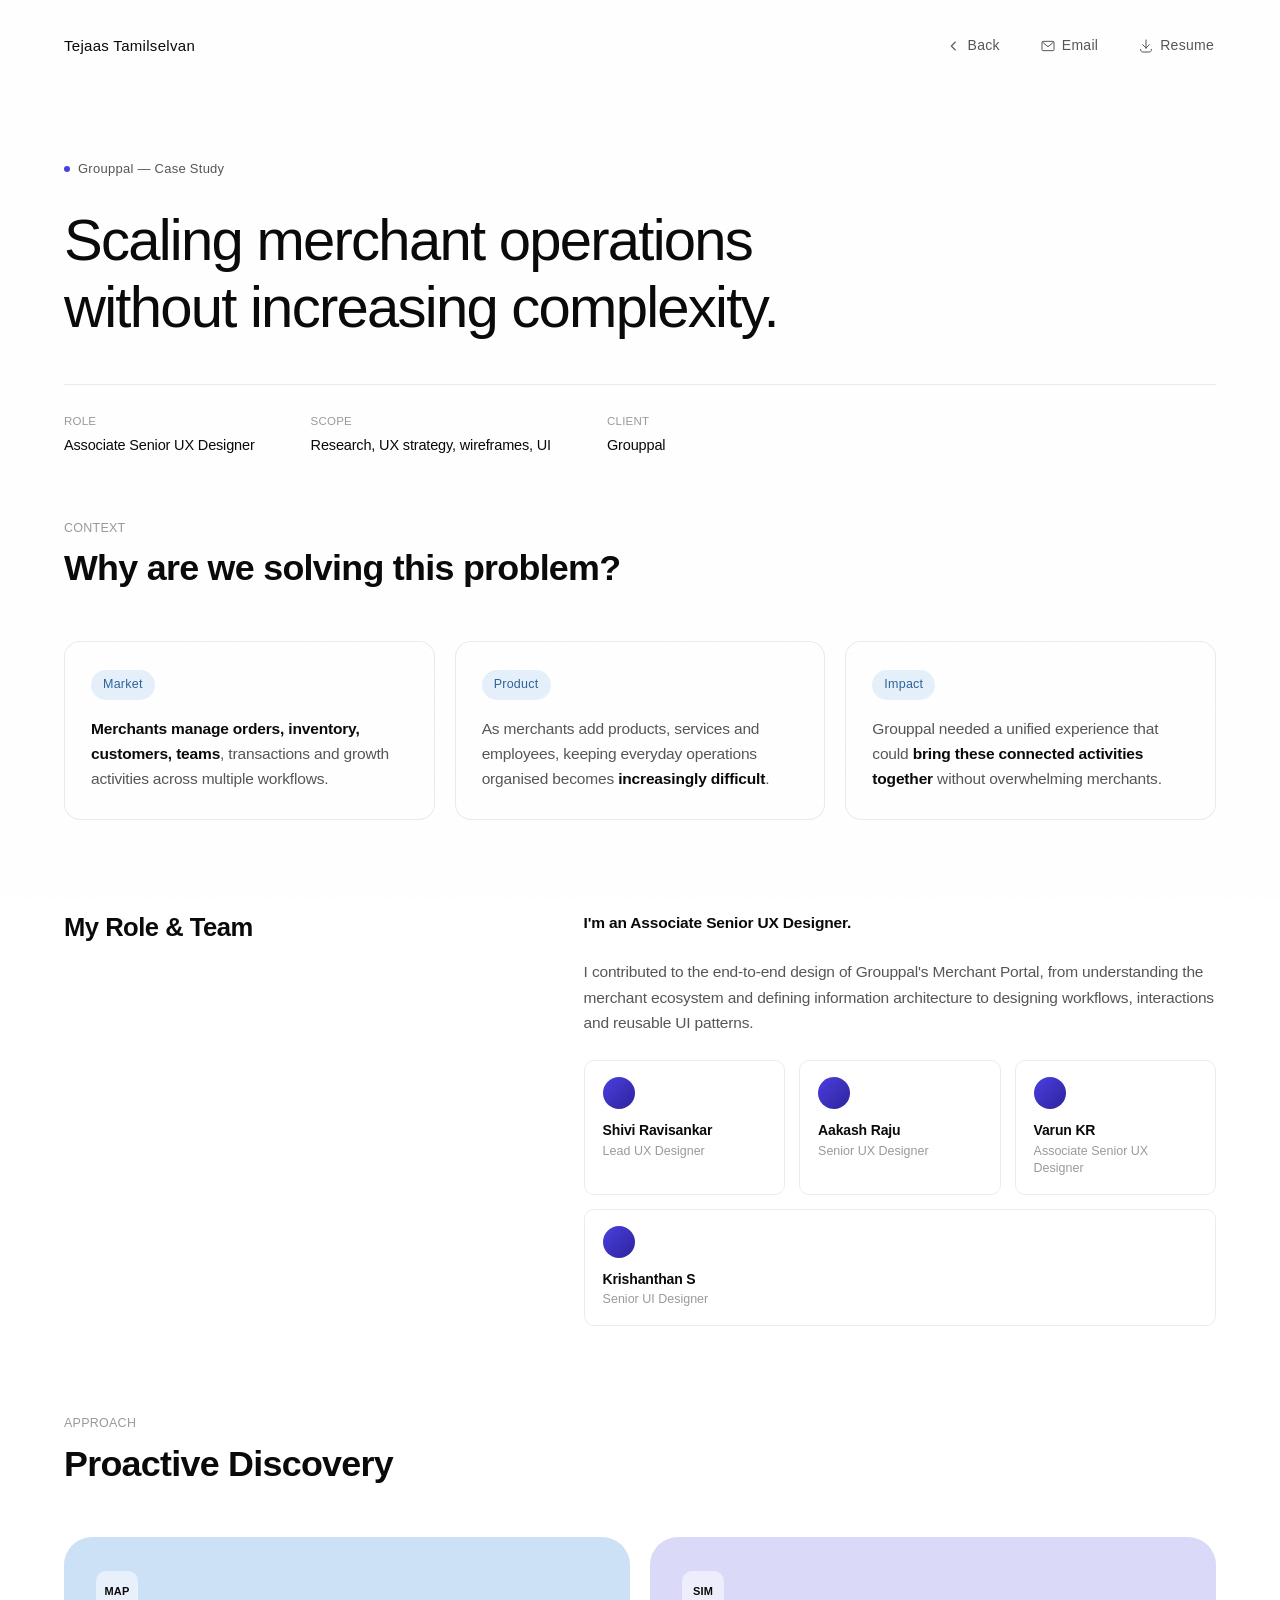
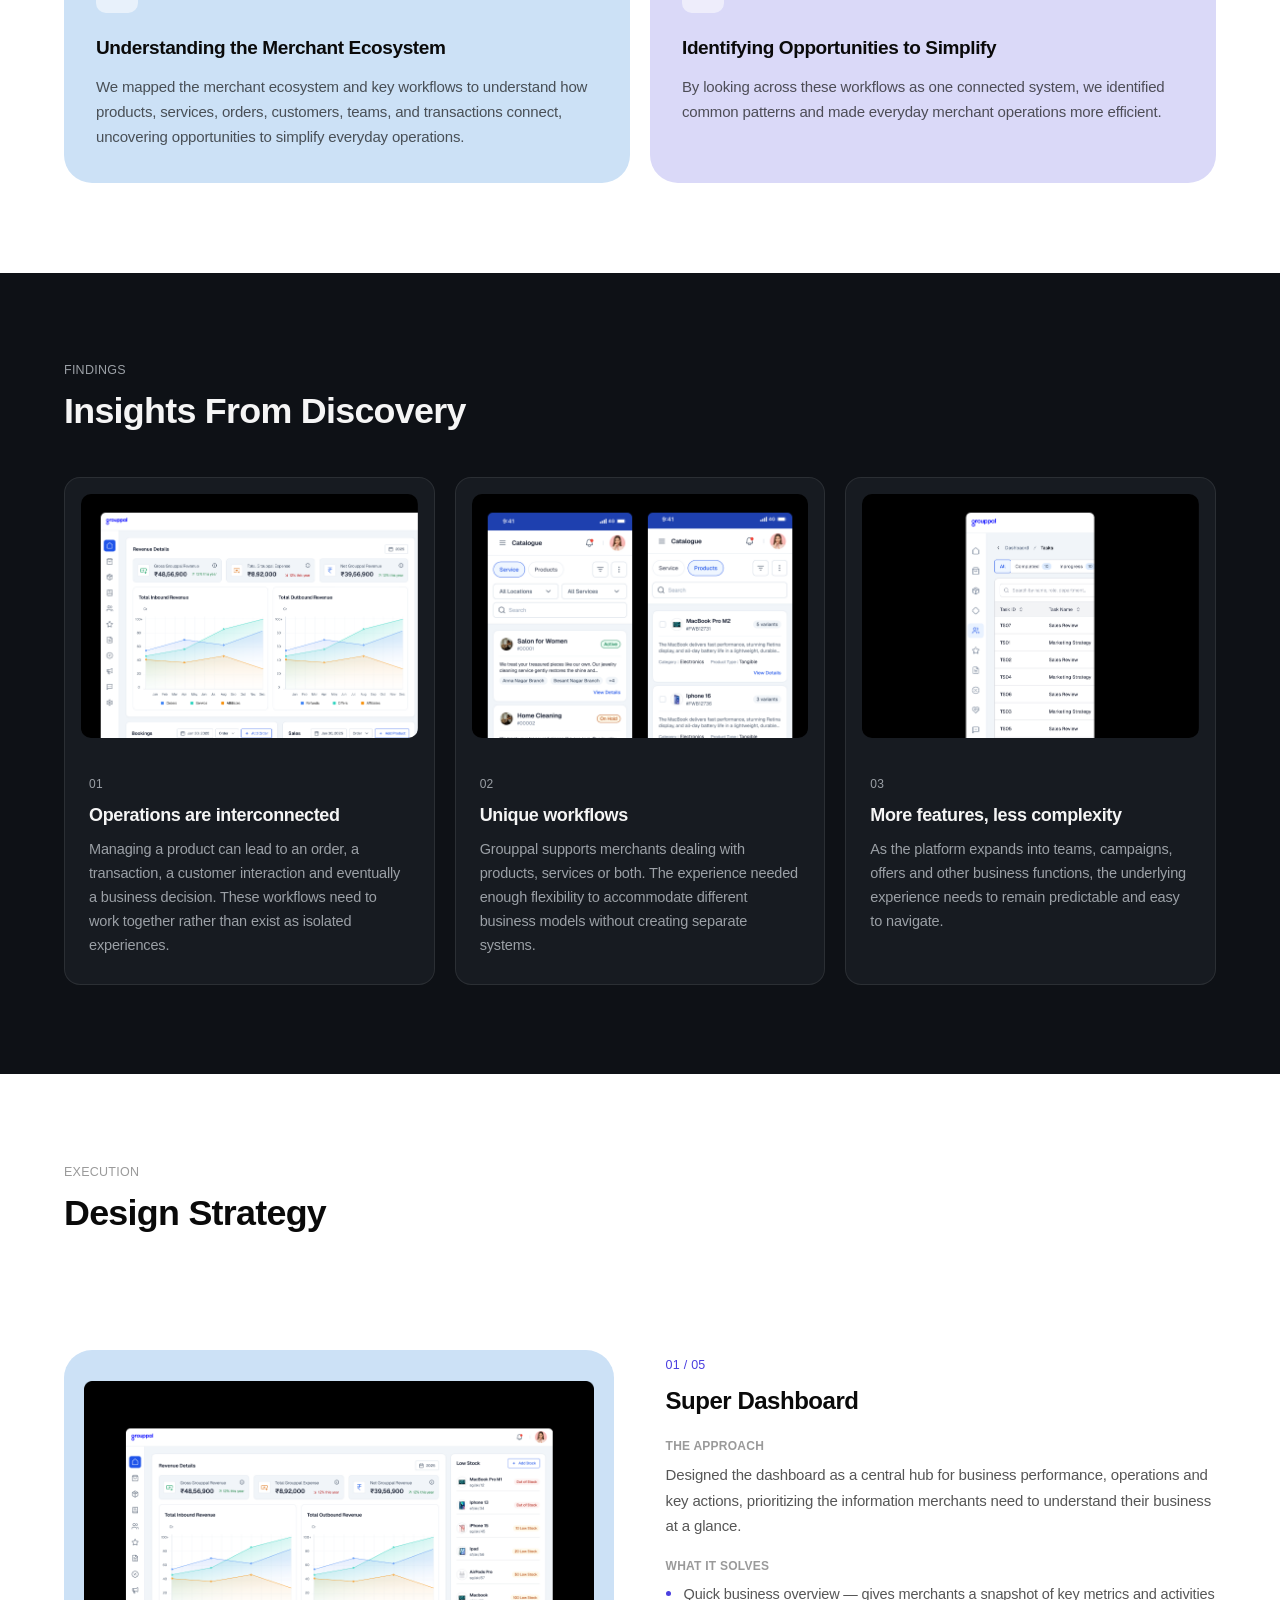
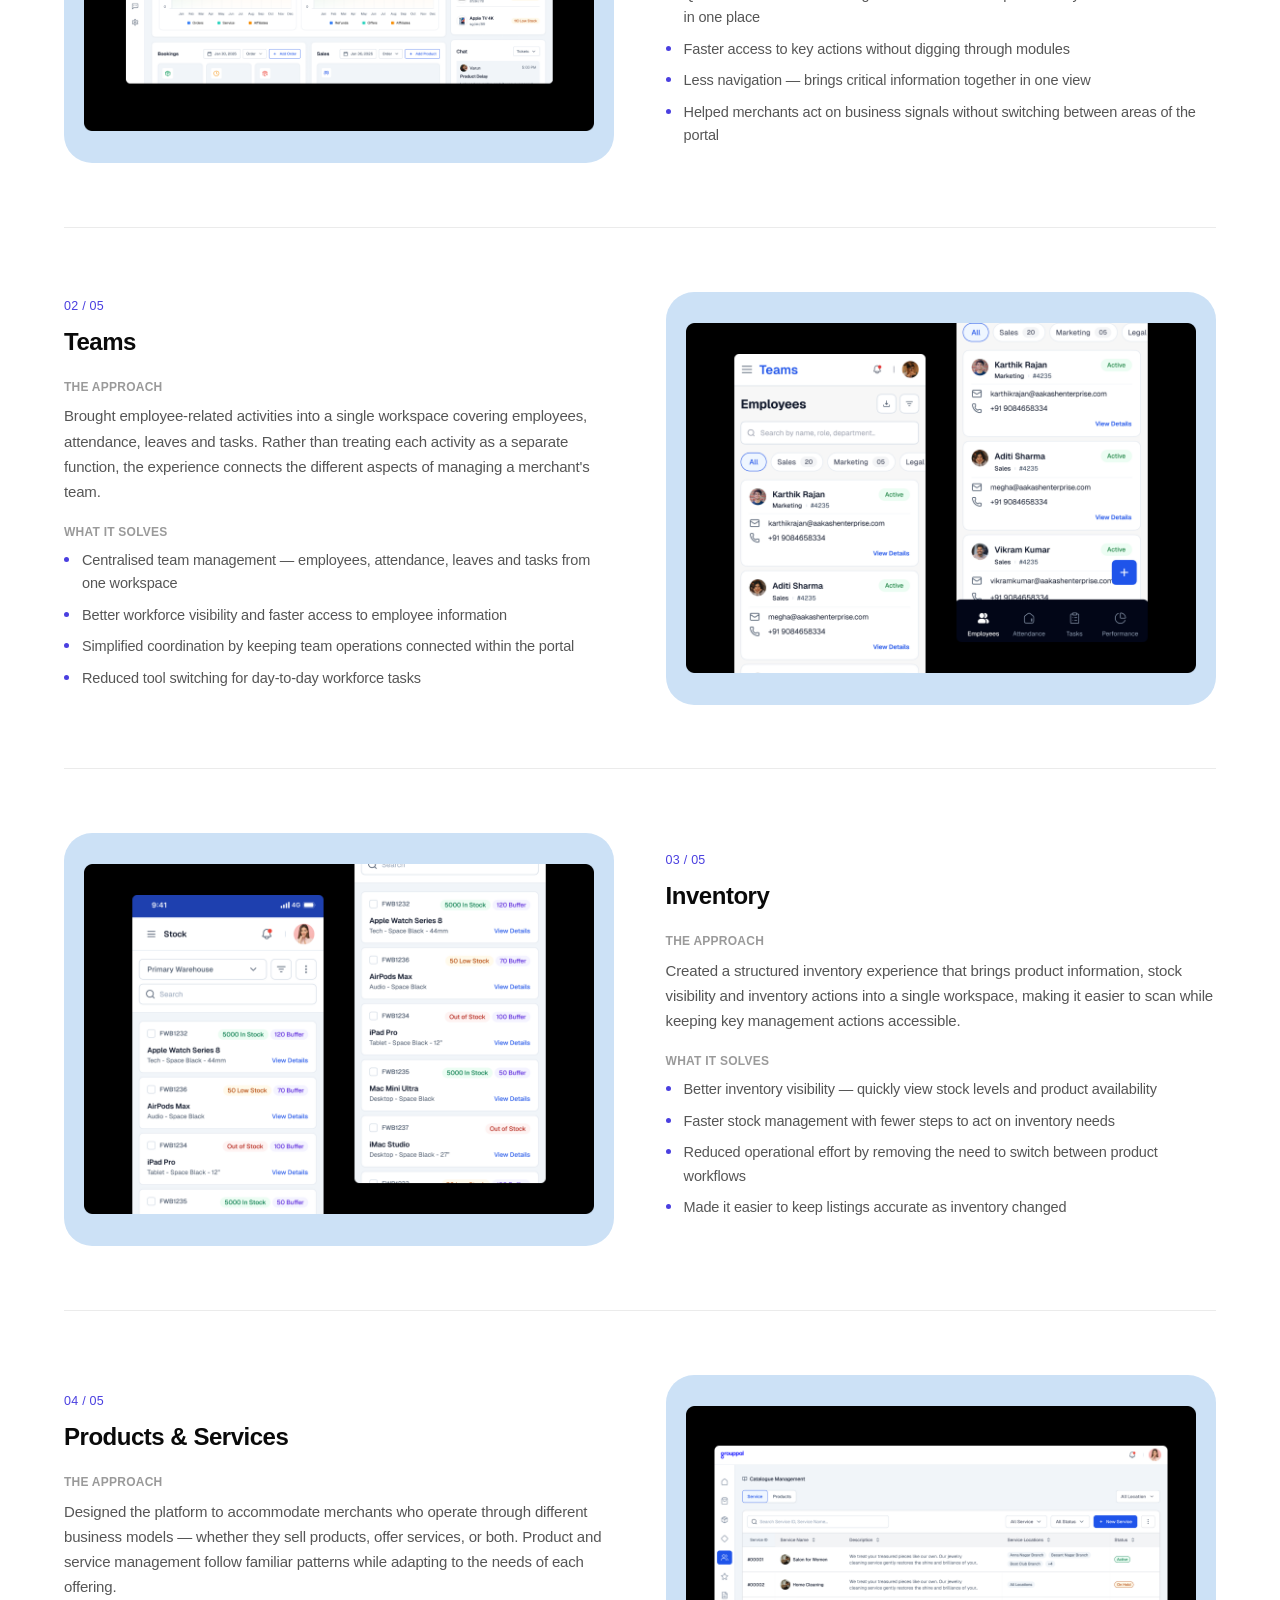
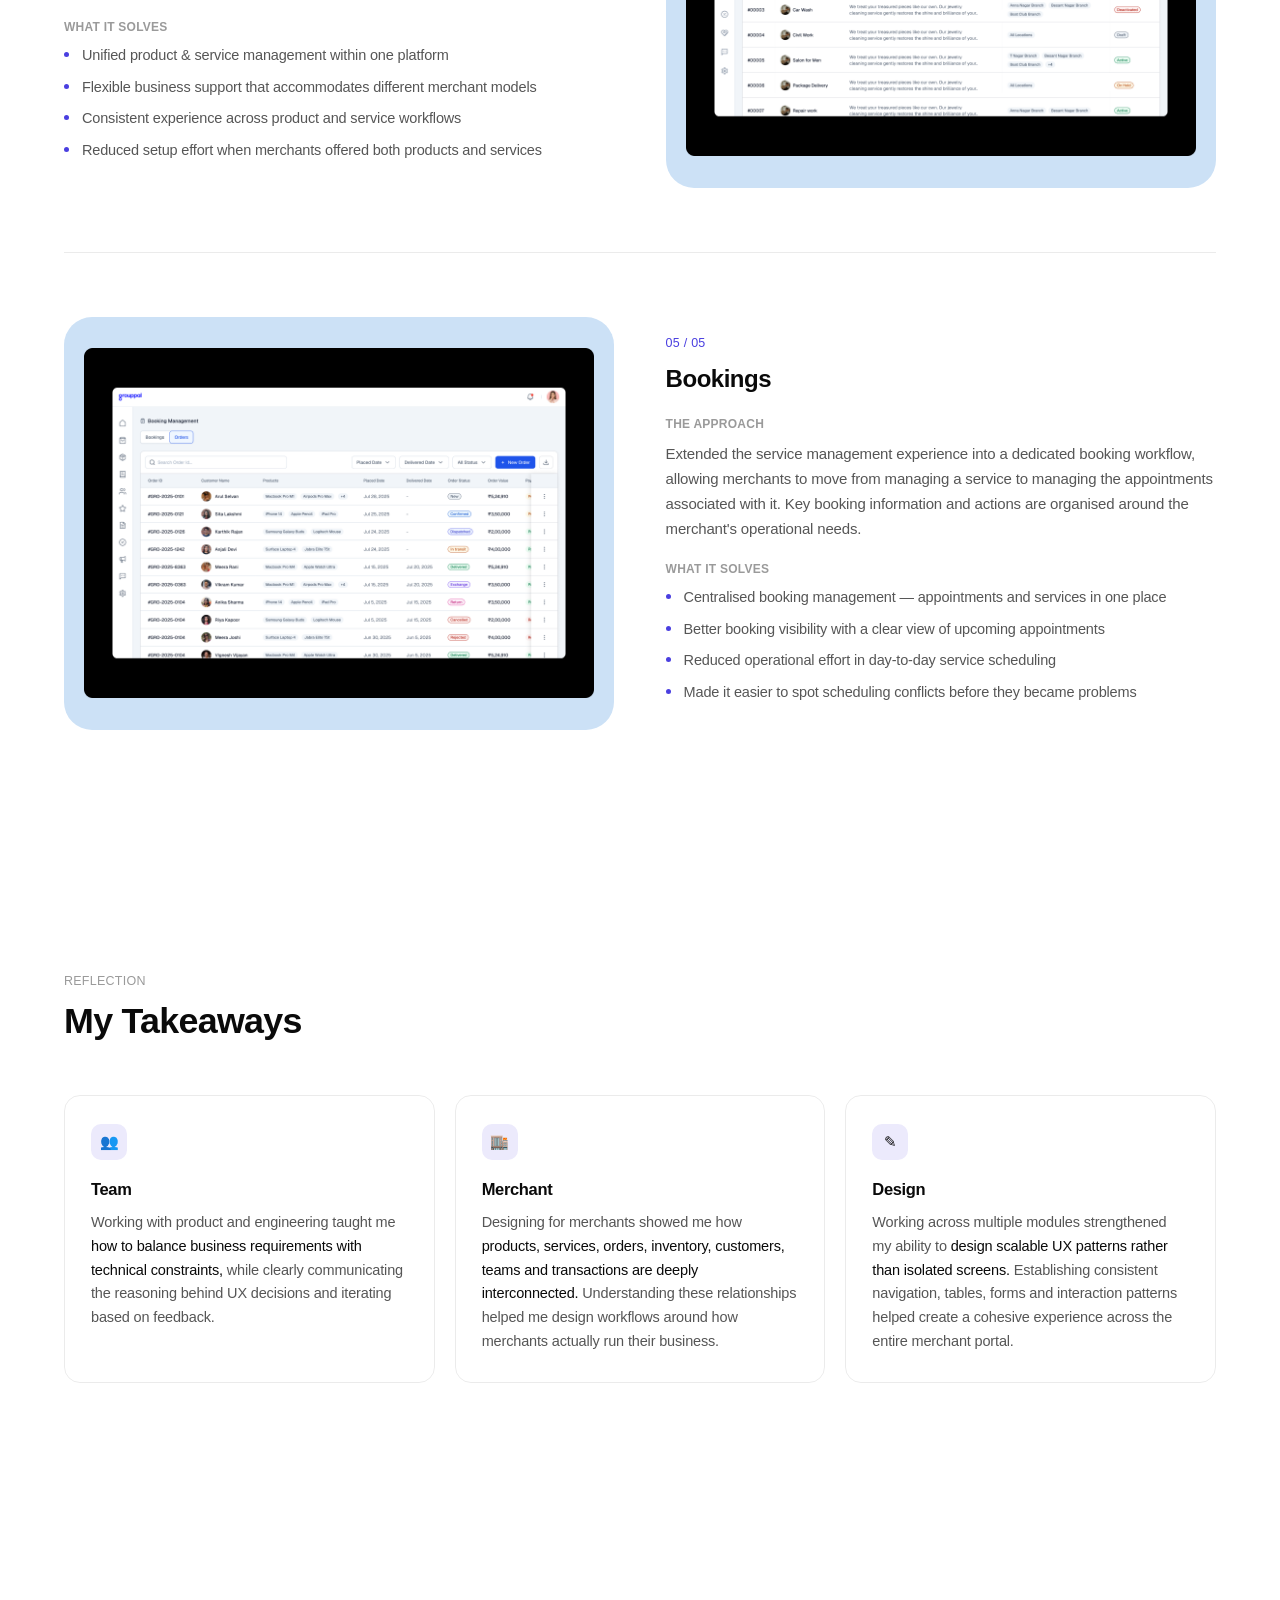
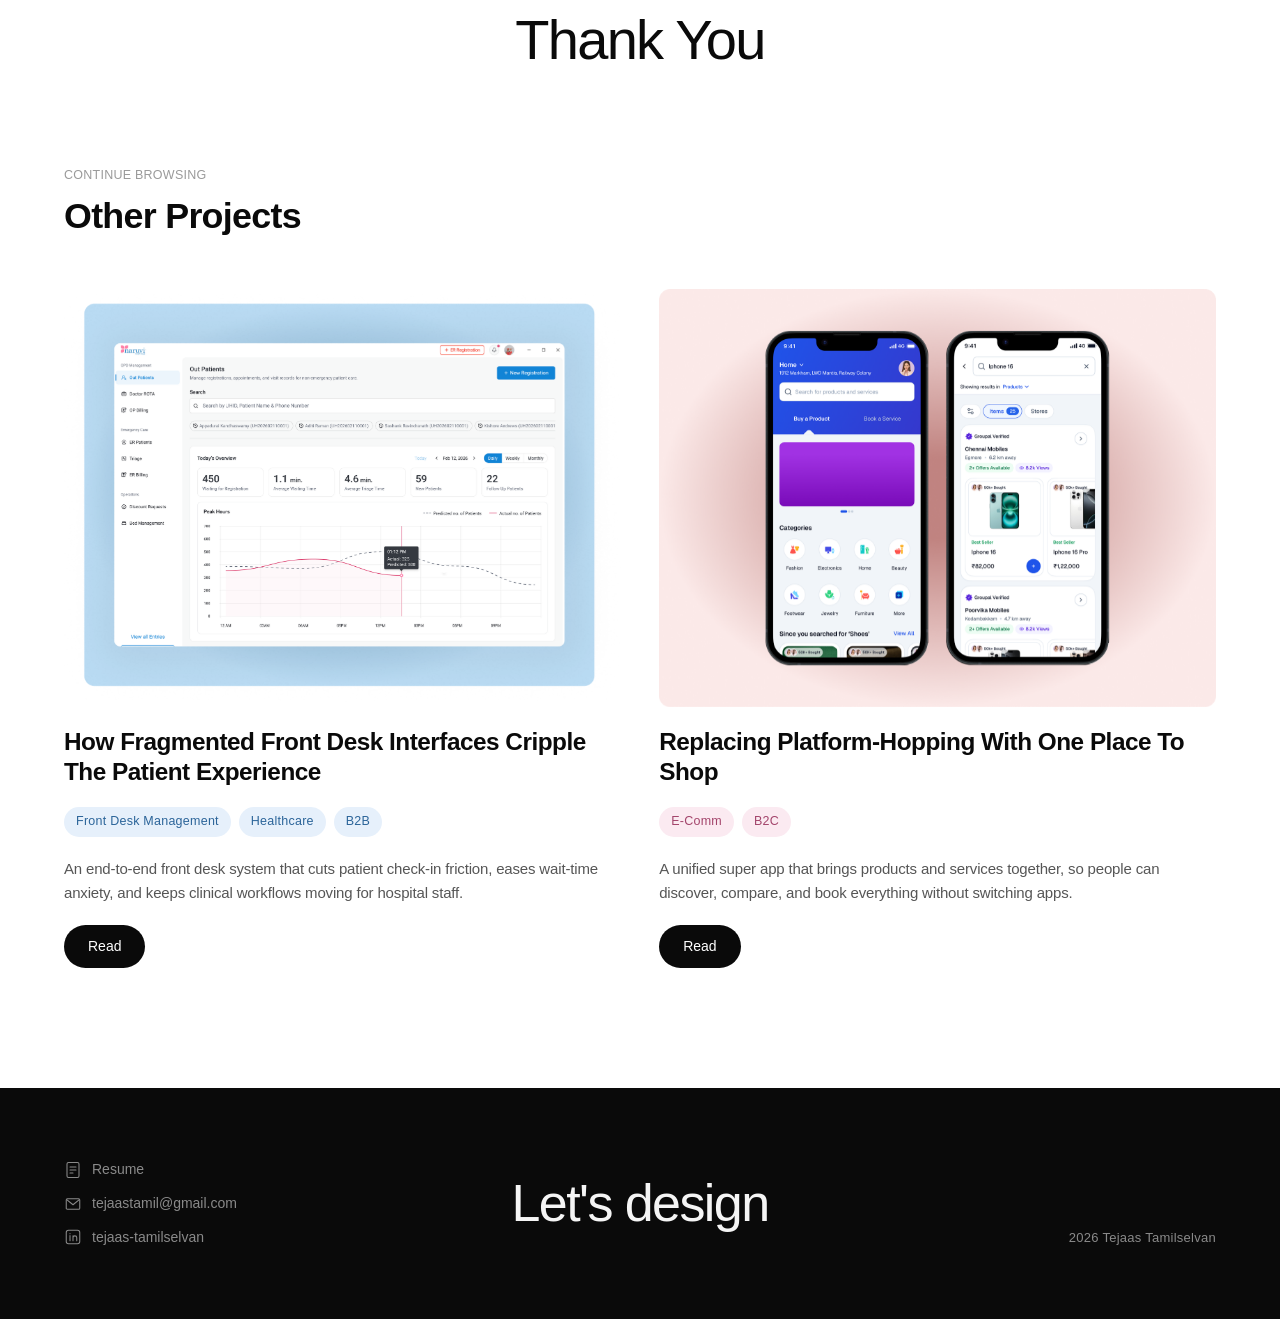
==== commit d5af3f4d: "grouppal case study done" ====
--- a/grouppal-case-study.html
+++ b/grouppal-case-study.html
@@ -255,6 +255,7 @@
 .insight-card{ background:var(--deep-card); border:1px solid var(--deep-line); border-radius:var(--radius-md); overflow:hidden; }
 .insight-mock{ aspect-ratio:4/3; padding:16px; }
 .insight-mock-inner{ height:100%; background:var(--paper); border-radius:var(--radius-sm); padding:14px; display:flex; flex-direction:column; gap:8px; }
+.insight-mock-img{ width:100%; height:100%; object-fit:cover; display:block; border-radius:var(--radius-sm); }
 .mock-bar{ height:8px; border-radius:3px; background:var(--line); }
 .mock-bar.blue{ background:var(--accent); width:55%; }
 .mock-bar.short{ width:34%; }
@@ -290,6 +291,7 @@
   will-change:transform; transition:transform var(--dur-med) var(--ease-out);
 }
 .mock-frame-inner{ background:var(--paper); border-radius:var(--radius-md); padding:18px; width:100%; height:100%; }
+.mock-frame-img{ width:100%; height:100%; object-fit:contain; display:block; }
 @media (hover:hover) and (pointer:fine){ .mock-frame:hover{ transform:scale(1.012); } }
 .mock-topbar{ display:flex; gap:8px; margin-bottom:14px; }
 .mock-dot{ width:7px; height:7px; border-radius:50%; background:var(--line); }
@@ -455,10 +457,10 @@
       <p><b>I'm an Associate Senior UX Designer.</b></p>
       <p>I contributed to the end-to-end design of Grouppal's Merchant Portal, from understanding the merchant ecosystem and defining information architecture to designing workflows, interactions and reusable UI patterns.</p>
       <div class="team-row">
-        <div class="team-card"><div class="avatar"></div><div class="name">Shivaranjani Ravisankar</div><div class="role">Lead UX Designer</div></div>
+        <div class="team-card"><div class="avatar"></div><div class="name">Shivi Ravisankar</div><div class="role">Lead UX Designer</div></div>
         <div class="team-card"><div class="avatar"></div><div class="name">Aakash Raju</div><div class="role">Senior UX Designer</div></div>
-        <div class="team-card"><div class="avatar"></div><div class="name">Varun</div><div class="role">Associate Senior UX Designer</div></div>
-        <div class="team-card"><div class="avatar"></div><div class="name">Surya Prakashan</div><div class="role">Senior UI Designer</div></div>
+        <div class="team-card"><div class="avatar"></div><div class="name">Varun KR</div><div class="role">Associate Senior UX Designer</div></div>
+        <div class="team-card"><div class="avatar"></div><div class="name">Krishanthan S</div><div class="role">Senior UI Designer</div></div>
       </div>
     </div>
   </div>
@@ -489,11 +491,9 @@
   <div class="insights-grid">
 
     <div class="insight-card reveal">
-      <div class="insight-mock"><div class="insight-mock-inner">
-        <div class="mock-bar blue short"></div>
-        <div class="mock-row"><div class="mock-chip on"></div><div class="mock-chip"></div><div class="mock-chip"></div></div>
-        <div class="mock-row"><div class="mock-chip"></div><div class="mock-chip on"></div></div>
-      </div></div>
+      <div class="insight-mock">
+        <img src="assets/image/grouppal/insight-operations-interconnected.png" alt="Operations are interconnected insight — connected product, order and transaction flows" class="insight-mock-img" loading="lazy" />
+      </div>
       <div class="insight-body">
         <span class="idx">01</span>
         <h4>Operations are interconnected</h4>
@@ -502,14 +502,9 @@
     </div>
 
     <div class="insight-card reveal">
-      <div class="insight-mock"><div class="insight-mock-inner">
-        <div class="mock-bar"></div>
-        <div class="table-mini">
-          <div class="r"><span></span><div class="stat"></div></div>
-          <div class="r"><span></span><div class="stat"></div></div>
-          <div class="r"><span></span><div class="stat"></div></div>
-        </div>
-      </div></div>
+      <div class="insight-mock">
+        <img src="assets/image/grouppal/insight-unique-workflows.png" alt="Unique workflows insight — flexible product and service business models" class="insight-mock-img" loading="lazy" />
+      </div>
       <div class="insight-body">
         <span class="idx">02</span>
         <h4>Unique workflows</h4>
@@ -518,12 +513,9 @@
     </div>
 
     <div class="insight-card reveal">
-      <div class="insight-mock"><div class="insight-mock-inner">
-        <div class="mock-bar short"></div>
-        <div style="flex:1; border:1.5px dashed var(--line); border-radius:var(--radius-sm); display:flex; align-items:center; justify-content:center;">
-          <div style="width:24px; height:24px; border-radius:50%; background:var(--accent-tint); border:1.5px solid var(--accent);"></div>
-        </div>
-      </div></div>
+      <div class="insight-mock">
+        <img src="assets/image/grouppal/insight-more-features-less-complexity.png" alt="More features, less complexity insight — predictable navigation as the platform expands" class="insight-mock-img" loading="lazy" />
+      </div>
       <div class="insight-body">
         <span class="idx">03</span>
         <h4>More features, less complexity</h4>
@@ -541,12 +533,9 @@
   </div>
 
   <div class="strategy-item reveal">
-    <div class="mock-frame"><div class="mock-frame-inner">
-      <div class="mock-topbar"><div class="mock-dot"></div><div class="mock-dot"></div><div class="mock-dot"></div></div>
-      <div class="kpi-row"><div class="kpi"><div class="n">1.7k</div><div class="l">Patients</div></div><div class="kpi"><div class="n">92%</div><div class="l">On time</div></div><div class="kpi"><div class="n">4.2m</div><div class="l">Wait avg</div></div></div>
-      <div class="chart-line"><svg viewBox="0 0 300 70" preserveAspectRatio="none"><polyline points="0,55 40,40 80,48 120,20 160,30 200,10 240,26 300,15" fill="none" stroke="#4A3FE0" stroke-width="2.5"/></svg></div>
-      <div class="table-mini"><div class="r"><span></span><div class="stat"></div></div><div class="r"><span></span><div class="stat"></div></div></div>
-    </div></div>
+    <div class="mock-frame">
+      <img src="assets/image/grouppal/super-dashboard.png" alt="Super Dashboard screen — business performance, operations and key actions in one hub" class="mock-frame-img" loading="lazy" />
+    </div>
     <div class="strategy-text">
       <span class="idx">01 / 05</span>
       <h3>Super Dashboard</h3>
@@ -563,16 +552,9 @@
   </div>
 
   <div class="strategy-item rev reveal">
-    <div class="mock-frame"><div class="mock-frame-inner">
-      <div class="mock-topbar"><div class="mock-dot"></div><div class="mock-dot"></div><div class="mock-dot"></div></div>
-      <div class="mock-bar short" style="margin-bottom:10px;"></div>
-      <div class="table-mini">
-        <div class="r"><span></span><div class="stat"></div></div>
-        <div class="r"><span></span><div class="stat"></div></div>
-        <div class="r"><span></span><div class="stat"></div></div>
-        <div class="r"><span></span><div class="stat"></div></div>
-      </div>
-    </div></div>
+    <div class="mock-frame">
+      <img src="assets/image/grouppal/teams.png" alt="Teams screen — employees, attendance, leaves and tasks in one workspace" class="mock-frame-img" loading="lazy" />
+    </div>
     <div class="strategy-text">
       <span class="idx">02 / 05</span>
       <h3>Teams</h3>
@@ -589,12 +571,9 @@
   </div>
 
   <div class="strategy-item reveal">
-    <div class="mock-frame"><div class="mock-frame-inner">
-      <div class="mock-topbar"><div class="mock-dot"></div><div class="mock-dot"></div><div class="mock-dot"></div></div>
-      <div class="badge-row"><span class="badge">IN STOCK</span><span class="badge urgent">LOW STOCK</span></div>
-      <div class="mock-row"><div class="mock-chip on"></div><div class="mock-chip"></div><div class="mock-chip"></div></div>
-      <div class="mock-row"><div class="mock-chip"></div><div class="mock-chip on"></div></div>
-    </div></div>
+    <div class="mock-frame">
+      <img src="assets/image/grouppal/inventory.png" alt="Inventory screen — stock visibility and product management" class="mock-frame-img" loading="lazy" />
+    </div>
     <div class="strategy-text">
       <span class="idx">03 / 05</span>
       <h3>Inventory</h3>
@@ -611,11 +590,9 @@
   </div>
 
   <div class="strategy-item rev reveal">
-    <div class="mock-frame"><div class="mock-frame-inner">
-      <div class="mock-topbar"><div class="mock-dot"></div><div class="mock-dot"></div><div class="mock-dot"></div></div>
-      <div class="badge-row"><span class="badge">PRODUCT</span><span class="badge urgent">SERVICE</span></div>
-      <div class="table-mini"><div class="r"><span></span><div class="stat"></div></div><div class="r"><span></span><div class="stat" style="background:var(--pink-tag-bg);"></div></div><div class="r"><span></span><div class="stat"></div></div></div>
-    </div></div>
+    <div class="mock-frame">
+      <img src="assets/image/grouppal/products-services.png" alt="Products & Services screen — unified management for both offering types" class="mock-frame-img" loading="lazy" />
+    </div>
     <div class="strategy-text">
       <span class="idx">04 / 05</span>
       <h3>Products &amp; Services</h3>
@@ -632,14 +609,9 @@
   </div>
 
   <div class="strategy-item reveal">
-    <div class="mock-frame"><div class="mock-frame-inner">
-      <div class="mock-topbar"><div class="mock-dot"></div><div class="mock-dot"></div><div class="mock-dot"></div></div>
-      <div class="mock-bar short" style="margin-bottom:10px;"></div>
-      <div class="calendar-grid">
-        <div></div><div class="busy"></div><div></div><div class="free"></div><div></div><div class="busy"></div><div></div>
-        <div class="free"></div><div></div><div class="busy"></div><div></div><div></div><div class="free"></div><div></div>
-      </div>
-    </div></div>
+    <div class="mock-frame">
+      <img src="assets/image/grouppal/bookings.png" alt="Bookings screen — dedicated appointment scheduling workflow" class="mock-frame-img" loading="lazy" />
+    </div>
     <div class="strategy-text">
       <span class="idx">05 / 05</span>
       <h3>Bookings</h3>
